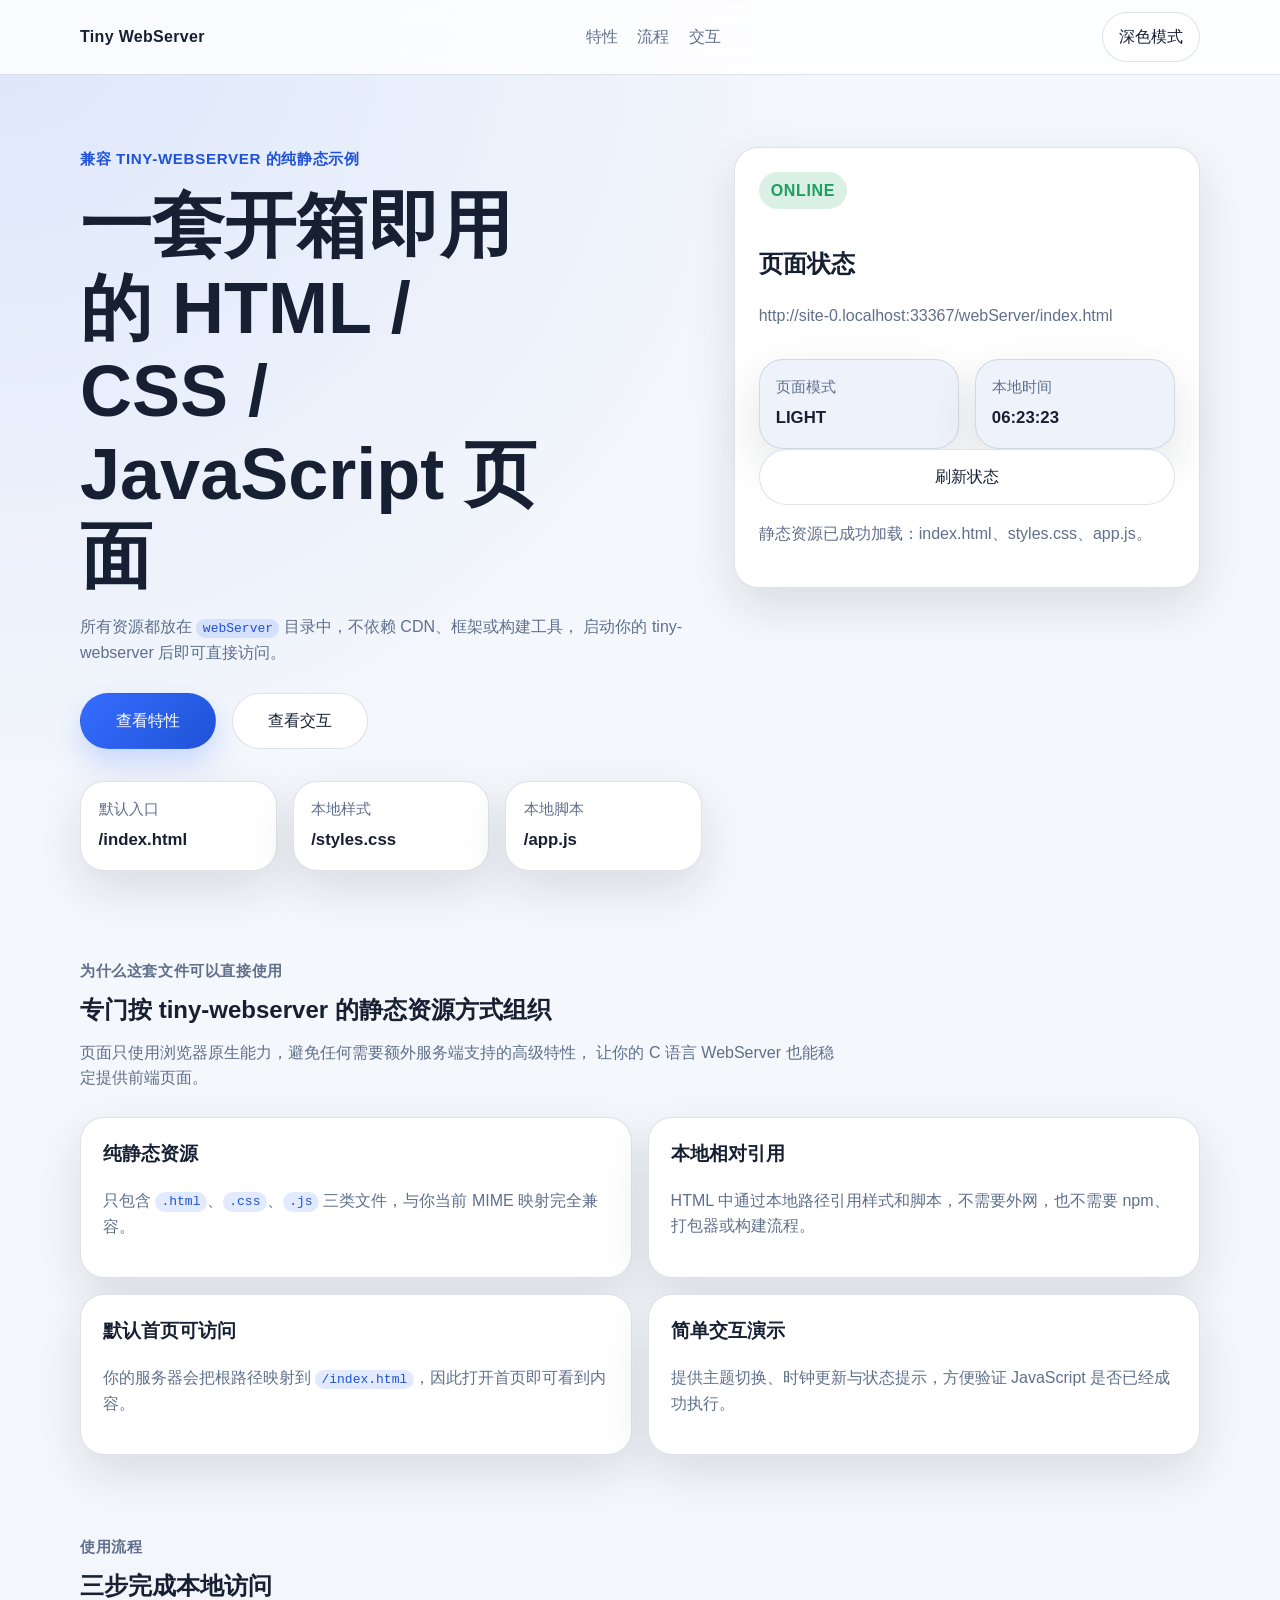
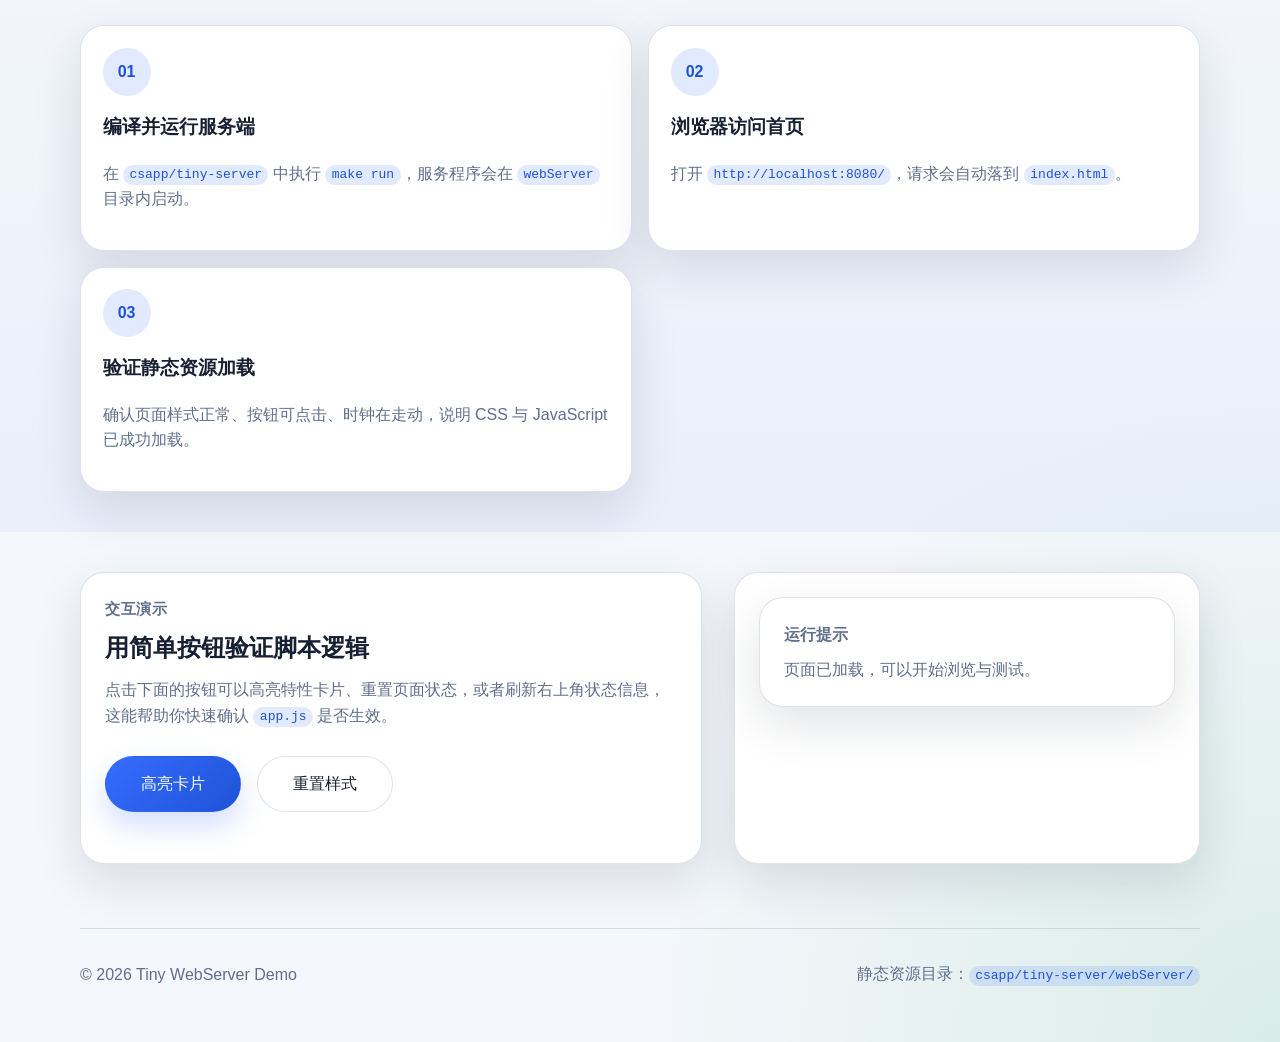
==== webServer/index.html @ 141f015e "完成项目" ====
<!DOCTYPE html>
<html lang="zh-CN">
<head>
    <meta charset="UTF-8">
    <meta name="viewport" content="width=device-width, initial-scale=1.0">
    <title>Tiny WebServer 静态页面示例</title>
    <meta name="description" content="兼容 tiny-webserver 的纯静态页面示例，包含本地 HTML、CSS 与 JavaScript 文件。">
    <link rel="stylesheet" href="./styles.css">
</head>
<body>
    <header class="site-header">
        <div class="container header-inner">
            <a class="brand" href="#top">Tiny WebServer</a>
            <nav class="nav" aria-label="主导航">
                <a href="#features">特性</a>
                <a href="#steps">流程</a>
                <a href="#demo">交互</a>
            </nav>
            <button id="themeToggle" class="theme-toggle" type="button" aria-label="切换主题">深色模式</button>
        </div>
    </header>

    <main id="top">
        <section class="hero">
            <div class="container hero-grid">
                <div class="hero-copy">
                    <p class="eyebrow">兼容 tiny-webserver 的纯静态示例</p>
                    <h1>一套开箱即用的 HTML / CSS / JavaScript 页面</h1>
                    <p class="lead">
                        所有资源都放在 <code>webServer</code> 目录中，不依赖 CDN、框架或构建工具，
                        启动你的 tiny-webserver 后即可直接访问。
                    </p>

                    <div class="hero-actions">
                        <a class="button button-primary" href="#features">查看特性</a>
                        <a class="button button-secondary" href="#demo">查看交互</a>
                    </div>

                    <ul class="highlights">
                        <li><span>默认入口</span><strong>/index.html</strong></li>
                        <li><span>本地样式</span><strong>/styles.css</strong></li>
                        <li><span>本地脚本</span><strong>/app.js</strong></li>
                    </ul>
                </div>

                <div class="hero-panel">
                    <div class="status-card">
                        <span id="statusPill" class="status-pill">READY</span>
                        <h2>页面状态</h2>
                        <p id="serverHost" class="server-host">等待浏览器加载...</p>

                        <div class="metric-grid">
                            <div class="metric">
                                <span class="metric-label">页面模式</span>
                                <strong id="themeLabel">LIGHT</strong>
                            </div>
                            <div class="metric">
                                <span class="metric-label">本地时间</span>
                                <strong id="clock">--:--:--</strong>
                            </div>
                        </div>

                        <button id="statusButton" class="button button-ghost" type="button">刷新状态</button>
                        <p id="statusText" class="helper-text">页面已准备就绪，可以直接由 tiny-webserver 提供。</p>
                    </div>
                </div>
            </div>
        </section>

        <section id="features" class="section">
            <div class="container">
                <div class="section-heading">
                    <p class="section-kicker">为什么这套文件可以直接使用</p>
                    <h2>专门按 tiny-webserver 的静态资源方式组织</h2>
                    <p>
                        页面只使用浏览器原生能力，避免任何需要额外服务端支持的高级特性，
                        让你的 C 语言 WebServer 也能稳定提供前端页面。
                    </p>
                </div>

                <div class="card-grid">
                    <article class="info-card">
                        <h3>纯静态资源</h3>
                        <p>只包含 <code>.html</code>、<code>.css</code>、<code>.js</code> 三类文件，与你当前 MIME 映射完全兼容。</p>
                    </article>
                    <article class="info-card">
                        <h3>本地相对引用</h3>
                        <p>HTML 中通过本地路径引用样式和脚本，不需要外网，也不需要 npm、打包器或构建流程。</p>
                    </article>
                    <article class="info-card">
                        <h3>默认首页可访问</h3>
                        <p>你的服务器会把根路径映射到 <code>/index.html</code>，因此打开首页即可看到内容。</p>
                    </article>
                    <article class="info-card">
                        <h3>简单交互演示</h3>
                        <p>提供主题切换、时钟更新与状态提示，方便验证 JavaScript 是否已经成功执行。</p>
                    </article>
                </div>
            </div>
        </section>

        <section id="steps" class="section section-alt">
            <div class="container">
                <div class="section-heading">
                    <p class="section-kicker">使用流程</p>
                    <h2>三步完成本地访问</h2>
                </div>

                <div class="step-list">
                    <article class="step-item">
                        <span class="step-index">01</span>
                        <h3>编译并运行服务端</h3>
                        <p>在 <code>csapp/tiny-server</code> 中执行 <code>make run</code>，服务程序会在 <code>webServer</code> 目录内启动。</p>
                    </article>
                    <article class="step-item">
                        <span class="step-index">02</span>
                        <h3>浏览器访问首页</h3>
                        <p>打开 <code>http://localhost:8080/</code>，请求会自动落到 <code>index.html</code>。</p>
                    </article>
                    <article class="step-item">
                        <span class="step-index">03</span>
                        <h3>验证静态资源加载</h3>
                        <p>确认页面样式正常、按钮可点击、时钟在走动，说明 CSS 与 JavaScript 已成功加载。</p>
                    </article>
                </div>
            </div>
        </section>

        <section id="demo" class="section">
            <div class="container demo-layout">
                <div class="demo-panel">
                    <p class="section-kicker">交互演示</p>
                    <h2>用简单按钮验证脚本逻辑</h2>
                    <p>
                        点击下面的按钮可以高亮特性卡片、重置页面状态，或者刷新右上角状态信息，
                        这能帮助你快速确认 <code>app.js</code> 是否生效。
                    </p>

                    <div class="demo-actions">
                        <button id="highlightButton" class="button button-primary" type="button">高亮卡片</button>
                        <button id="resetButton" class="button button-secondary" type="button">重置样式</button>
                    </div>
                </div>

                <div class="demo-panel notice-panel">
                    <div id="noticeBoard" class="notice-board">
                        <p class="notice-title">运行提示</p>
                        <p id="noticeText" class="notice-body">页面已加载，等待你的操作。</p>
                    </div>
                </div>
            </div>
        </section>
    </main>

    <footer class="site-footer">
        <div class="container footer-inner">
            <p>© <span id="year"></span> Tiny WebServer Demo</p>
            <p>静态资源目录：<code>csapp/tiny-server/webServer/</code></p>
        </div>
    </footer>

    <noscript>
        <div class="noscript-banner">你的浏览器已禁用 JavaScript，页面仍可展示静态内容，但交互功能不会启用。</div>
    </noscript>

    <script src="./app.js" defer></script>
</body>
</html>
---- webServer/styles.css ----
:root {
    color-scheme: light;
    --bg: #f4f7fb;
    --bg-elevated: rgba(255, 255, 255, 0.82);
    --surface: #ffffff;
    --surface-soft: #eef3fb;
    --text: #172033;
    --muted: #5f6f8c;
    --line: rgba(95, 111, 140, 0.2);
    --accent: #356dff;
    --accent-strong: #1f52d6;
    --accent-soft: rgba(53, 109, 255, 0.14);
    --success: #1d9f60;
    --shadow: 0 18px 48px rgba(23, 32, 51, 0.12);
    --radius-lg: 24px;
    --radius-md: 18px;
    --radius-sm: 12px;
    --container: 1120px;
}

:root[data-theme="dark"] {
    color-scheme: dark;
    --bg: #09111f;
    --bg-elevated: rgba(14, 24, 42, 0.82);
    --surface: #0f1a2e;
    --surface-soft: #14233d;
    --text: #f3f6fb;
    --muted: #a8b5cf;
    --line: rgba(168, 181, 207, 0.18);
    --accent: #78a2ff;
    --accent-strong: #9bb9ff;
    --accent-soft: rgba(120, 162, 255, 0.18);
    --success: #59d48e;
    --shadow: 0 18px 48px rgba(0, 0, 0, 0.34);
}

* {
    box-sizing: border-box;
}

html {
    scroll-behavior: smooth;
}

body {
    margin: 0;
    font-family: "Segoe UI", "PingFang SC", "Hiragino Sans GB", "Microsoft YaHei", sans-serif;
    background:
        radial-gradient(circle at top left, rgba(53, 109, 255, 0.12), transparent 28%),
        radial-gradient(circle at bottom right, rgba(29, 159, 96, 0.12), transparent 22%),
        var(--bg);
    color: var(--text);
    line-height: 1.6;
}

a {
    color: inherit;
    text-decoration: none;
}

button,
input,
textarea,
select {
    font: inherit;
}

code {
    padding: 0.15rem 0.4rem;
    border-radius: 999px;
    background: var(--accent-soft);
    color: var(--accent-strong);
}

.container {
    width: min(calc(100% - 2rem), var(--container));
    margin: 0 auto;
}

.site-header {
    position: sticky;
    top: 0;
    z-index: 30;
    backdrop-filter: blur(12px);
    background: var(--bg-elevated);
    border-bottom: 1px solid var(--line);
}

.header-inner,
.footer-inner {
    display: flex;
    align-items: center;
    justify-content: space-between;
    gap: 1rem;
    min-height: 74px;
}

.brand {
    font-weight: 800;
    letter-spacing: 0.02em;
}

.nav {
    display: flex;
    align-items: center;
    gap: 1.2rem;
    color: var(--muted);
}

.nav a:hover,
.nav a:focus-visible {
    color: var(--accent-strong);
}

.theme-toggle {
    border: 1px solid var(--line);
    background: var(--surface);
    color: var(--text);
    border-radius: 999px;
    padding: 0.7rem 1rem;
    cursor: pointer;
    transition: transform 0.2s ease, border-color 0.2s ease;
}

.theme-toggle:hover,
.theme-toggle:focus-visible {
    transform: translateY(-1px);
    border-color: var(--accent);
}

.hero {
    padding: 4.5rem 0 3rem;
}

.hero-grid,
.demo-layout {
    display: grid;
    grid-template-columns: 1.2fr 0.9fr;
    gap: 2rem;
    align-items: center;
}

.eyebrow,
.section-kicker {
    margin: 0 0 0.8rem;
    color: var(--accent-strong);
    font-size: 0.95rem;
    font-weight: 700;
    letter-spacing: 0.04em;
    text-transform: uppercase;
}

.hero h1,
.section-heading h2,
.demo-panel h2 {
    margin: 0;
    line-height: 1.15;
}

.hero h1 {
    font-size: clamp(2.3rem, 6vw, 4.5rem);
    max-width: 12ch;
}

.lead,
.section-heading p,
.demo-panel p,
.info-card p,
.step-item p,
.helper-text,
.notice-body,
.server-host {
    color: var(--muted);
}

.hero-actions,
.demo-actions {
    display: flex;
    flex-wrap: wrap;
    gap: 1rem;
    margin: 1.7rem 0;
}

.button {
    display: inline-flex;
    align-items: center;
    justify-content: center;
    min-width: 136px;
    padding: 0.9rem 1.25rem;
    border-radius: 999px;
    border: 1px solid transparent;
    cursor: pointer;
    transition: transform 0.2s ease, box-shadow 0.2s ease, border-color 0.2s ease;
}

.button:hover,
.button:focus-visible {
    transform: translateY(-2px);
}

.button-primary {
    background: linear-gradient(135deg, var(--accent), var(--accent-strong));
    color: #ffffff;
    box-shadow: 0 14px 28px rgba(53, 109, 255, 0.22);
}

.button-secondary,
.button-ghost {
    background: var(--surface);
    border-color: var(--line);
    color: var(--text);
}

.button-ghost {
    width: 100%;
}

.highlights,
.metric-grid,
.card-grid,
.step-list {
    display: grid;
    gap: 1rem;
}

.highlights {
    grid-template-columns: repeat(3, minmax(0, 1fr));
    padding: 0;
    margin: 2rem 0 0;
    list-style: none;
}

.highlights li,
.metric,
.info-card,
.step-item,
.notice-board,
.status-card,
.demo-panel {
    border: 1px solid var(--line);
    background: var(--surface);
    border-radius: var(--radius-lg);
    box-shadow: var(--shadow);
}

.highlights li {
    padding: 1rem 1.1rem;
}

.highlights span,
.metric-label {
    display: block;
    font-size: 0.92rem;
    color: var(--muted);
}

.highlights strong,
.metric strong {
    display: block;
    margin-top: 0.35rem;
    font-size: 1.05rem;
}

.hero-panel,
.notice-panel {
    align-self: stretch;
}

.status-card,
.demo-panel,
.notice-board {
    padding: 1.5rem;
}

.status-pill {
    display: inline-flex;
    align-items: center;
    justify-content: center;
    min-width: 88px;
    padding: 0.35rem 0.75rem;
    margin-bottom: 1rem;
    border-radius: 999px;
    background: rgba(29, 159, 96, 0.16);
    color: var(--success);
    font-weight: 800;
    letter-spacing: 0.04em;
}

.metric-grid,
.card-grid,
.step-list {
    grid-template-columns: repeat(2, minmax(0, 1fr));
}

.metric {
    padding: 1rem;
    background: var(--surface-soft);
}

.server-host {
    margin-top: 0;
    min-height: 2.5em;
}

.section {
    padding: 2.5rem 0;
}

.section-alt {
    background: linear-gradient(180deg, transparent, rgba(53, 109, 255, 0.06));
}

.section-heading {
    max-width: 760px;
    margin-bottom: 1.6rem;
}

.info-card,
.step-item {
    padding: 1.35rem;
    transition: transform 0.2s ease, border-color 0.2s ease, box-shadow 0.2s ease;
}

.info-card h3,
.step-item h3 {
    margin-top: 0;
}

.step-index {
    display: inline-flex;
    align-items: center;
    justify-content: center;
    width: 3rem;
    height: 3rem;
    margin-bottom: 1rem;
    border-radius: 50%;
    background: var(--accent-soft);
    color: var(--accent-strong);
    font-weight: 800;
}

.notice-title {
    margin: 0 0 0.6rem;
    font-weight: 800;
}

.notice-body {
    margin: 0;
}

.site-footer {
    padding: 1.5rem 0 2.5rem;
}

.footer-inner {
    color: var(--muted);
    border-top: 1px solid var(--line);
    padding-top: 1rem;
}

.noscript-banner {
    position: fixed;
    left: 1rem;
    right: 1rem;
    bottom: 1rem;
    z-index: 40;
    padding: 0.95rem 1rem;
    background: #201410;
    color: #fff4e8;
    border-radius: var(--radius-md);
    box-shadow: var(--shadow);
}

body.highlight-cards .info-card {
    border-color: var(--accent);
    transform: translateY(-4px);
    box-shadow: 0 18px 40px rgba(53, 109, 255, 0.18);
}

@media (max-width: 900px) {
    .hero-grid,
    .demo-layout,
    .card-grid,
    .step-list,
    .metric-grid,
    .highlights {
        grid-template-columns: 1fr;
    }

    .header-inner,
    .footer-inner {
        flex-direction: column;
        justify-content: center;
        padding: 0.8rem 0;
    }

    .nav {
        flex-wrap: wrap;
        justify-content: center;
    }

    .hero {
        padding-top: 3rem;
    }
}

@media (max-width: 600px) {
    .container {
        width: min(calc(100% - 1.2rem), var(--container));
    }

    .status-card,
    .demo-panel,
    .notice-board,
    .info-card,
    .step-item {
        padding: 1.1rem;
        border-radius: var(--radius-md);
    }

    .button,
    .theme-toggle {
        width: 100%;
    }

    .hero-actions,
    .demo-actions {
        flex-direction: column;
    }
}
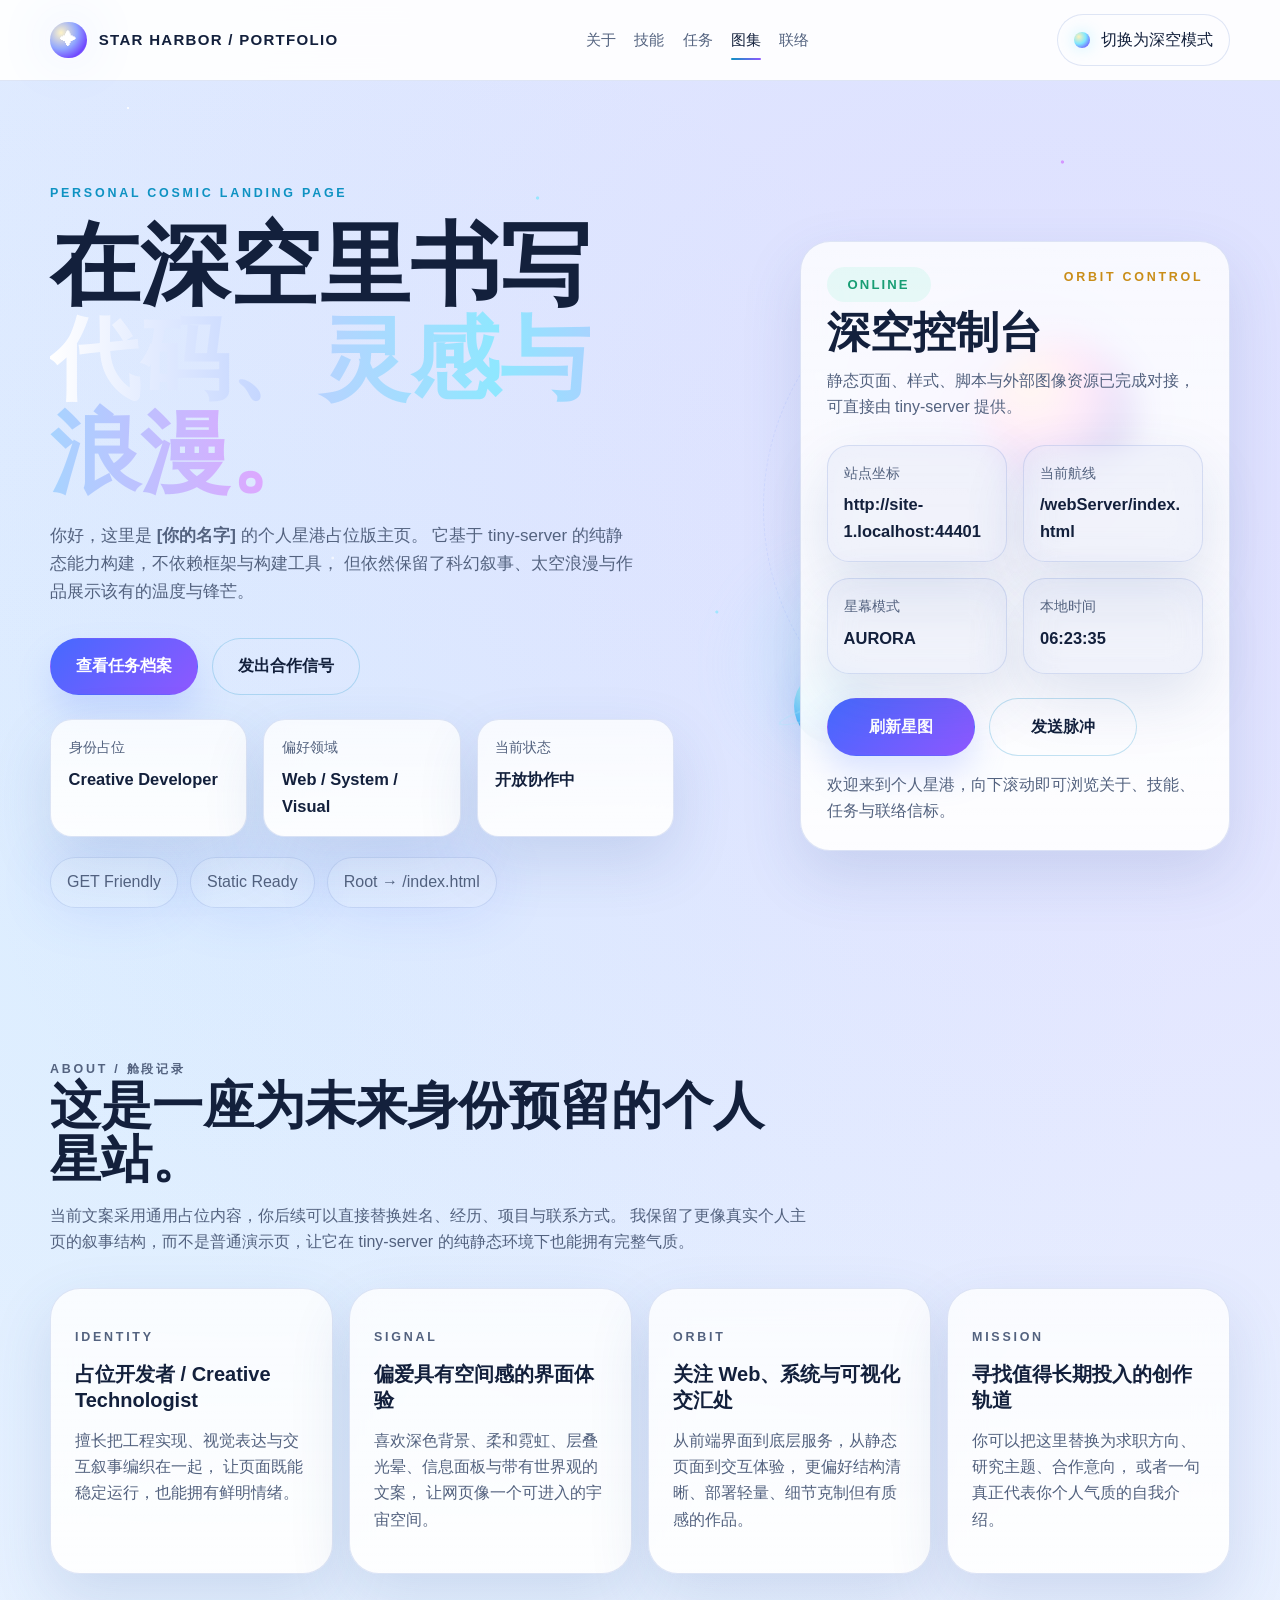
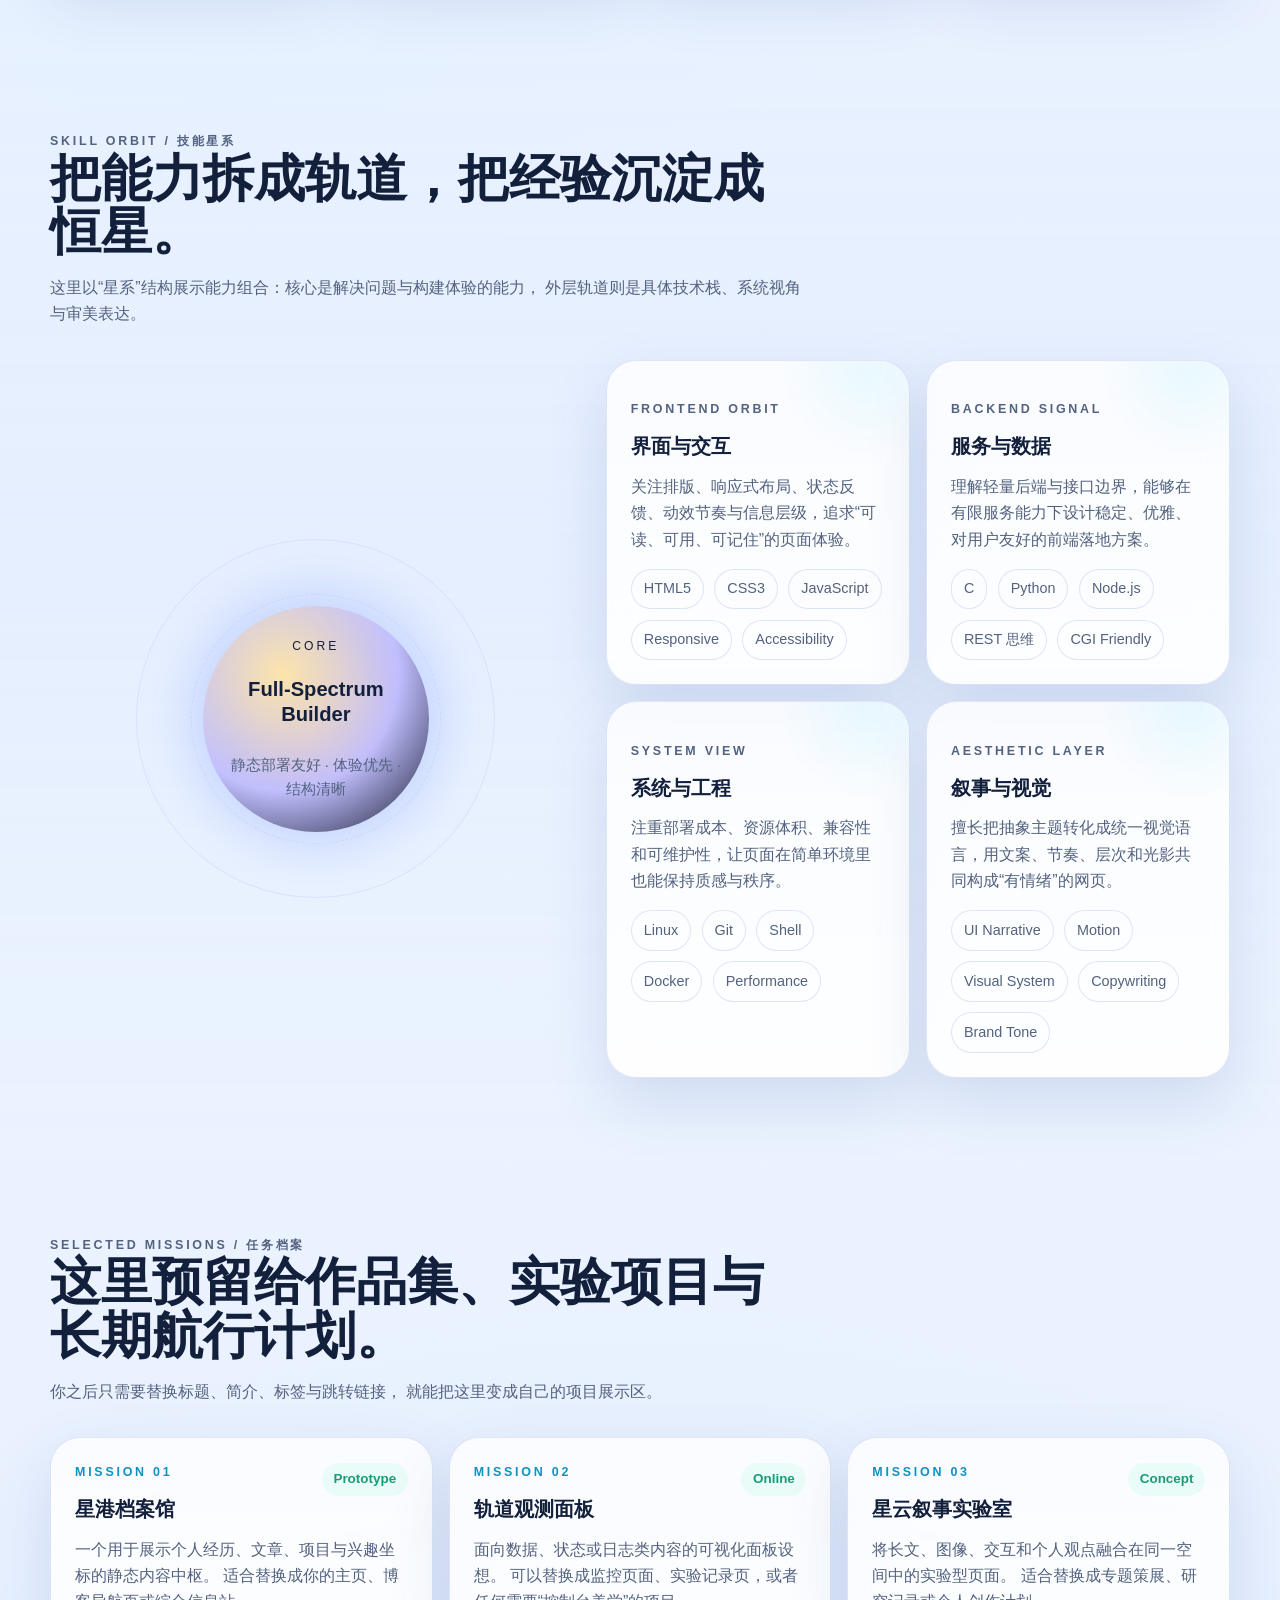
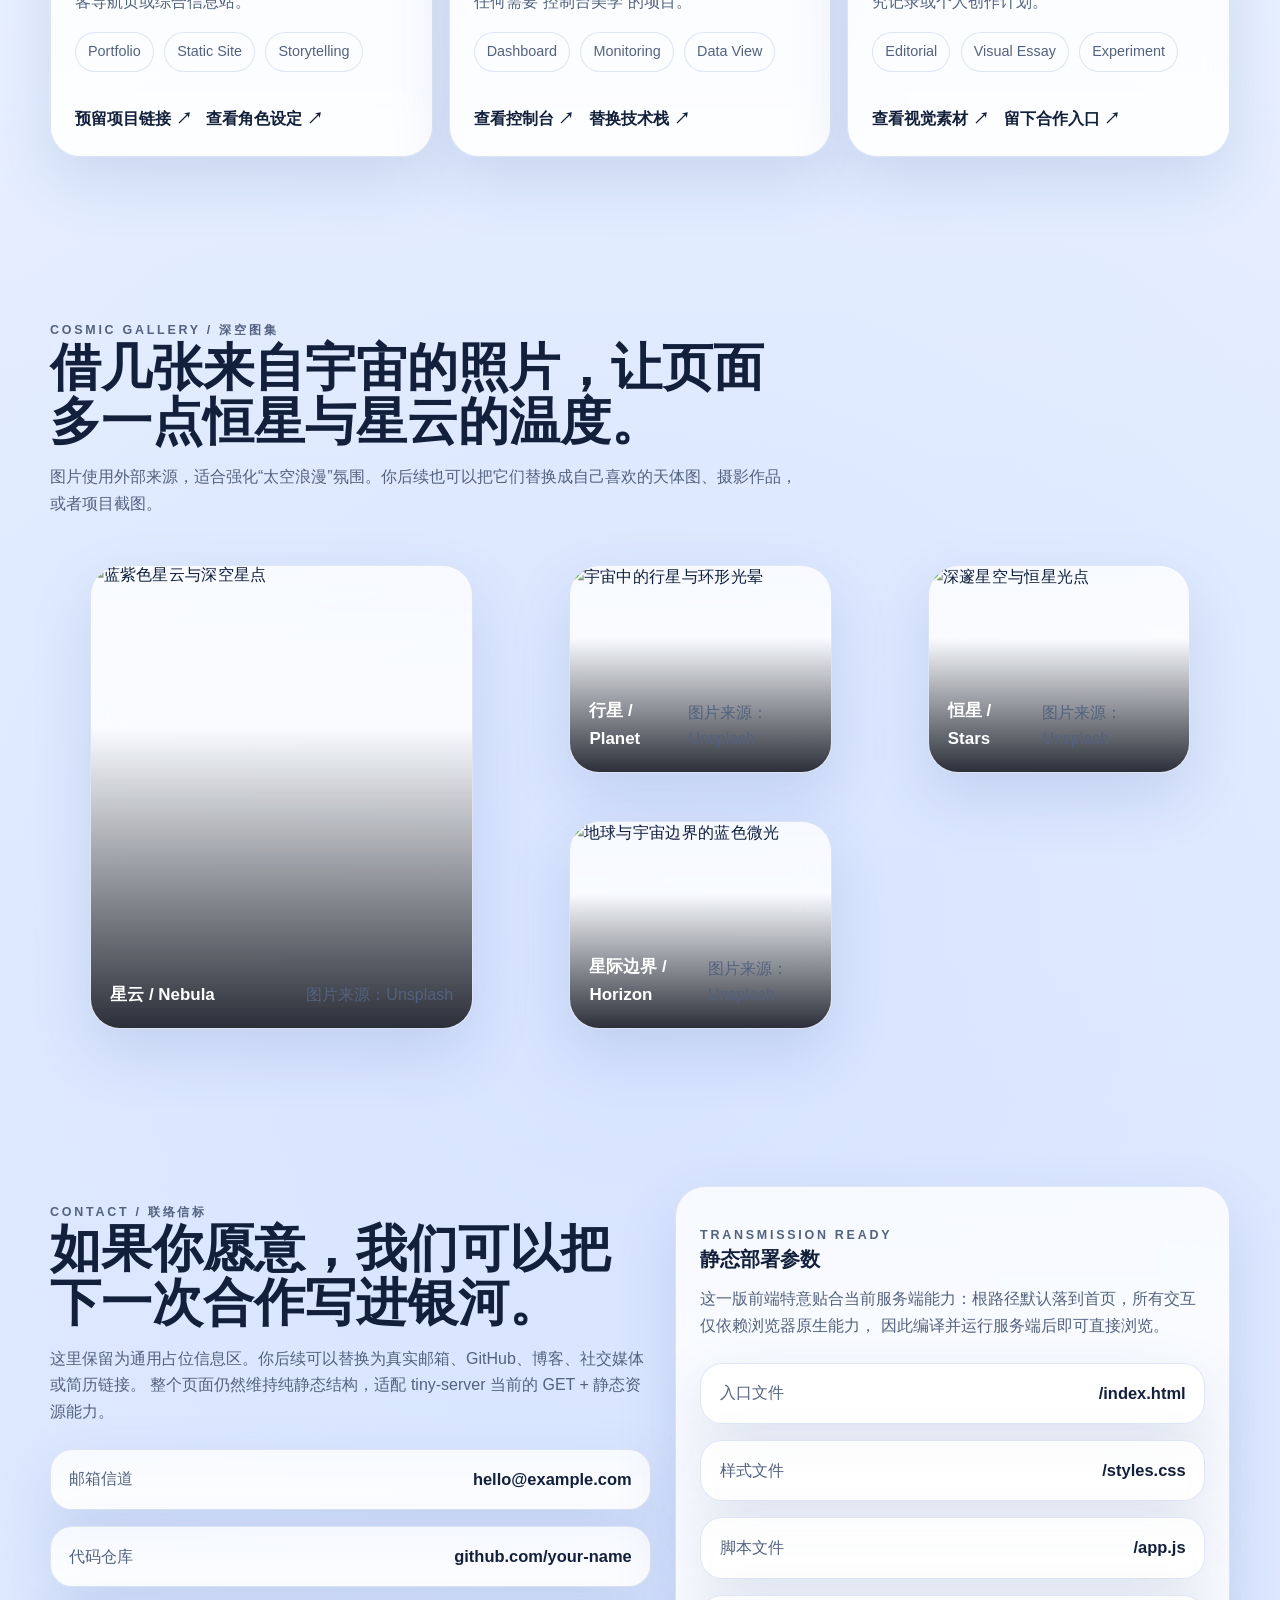
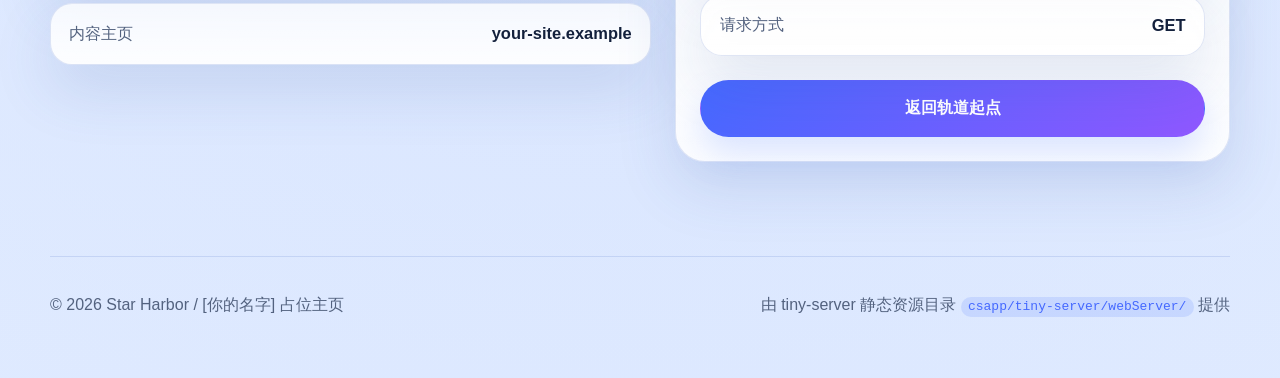
==== commit 39ffafe8: "更新？天才程序员gpt5.3codex力作" ====
--- a/webServer/index.html
+++ b/webServer/index.html
@@ -3,20 +3,31 @@
 <head>
     <meta charset="UTF-8">
     <meta name="viewport" content="width=device-width, initial-scale=1.0">
-    <title>Tiny WebServer 静态页面示例</title>
-    <meta name="description" content="兼容 tiny-webserver 的纯静态页面示例，包含本地 HTML、CSS 与 JavaScript 文件。">
+    <title>星港档案｜科幻太空风个人网站</title>
+    <meta name="description" content="基于 tiny-server 静态资源能力打造的科幻太空风个人网站前端，带有浪漫深空氛围、作品展示、技能星系与联络信标。">
+    <link rel="preconnect" href="https://images.unsplash.com" crossorigin>
     <link rel="stylesheet" href="./styles.css">
 </head>
 <body>
     <header class="site-header">
         <div class="container header-inner">
-            <a class="brand" href="#top">Tiny WebServer</a>
+            <a class="brand" href="#top" aria-label="返回首页顶部">
+                <span class="brand-mark">✦</span>
+                <span class="brand-text">Star Harbor / Portfolio</span>
+            </a>
+
             <nav class="nav" aria-label="主导航">
-                <a href="#features">特性</a>
-                <a href="#steps">流程</a>
-                <a href="#demo">交互</a>
+                <a href="#about" data-nav-target="about">关于</a>
+                <a href="#skills" data-nav-target="skills">技能</a>
+                <a href="#missions" data-nav-target="missions">任务</a>
+                <a href="#gallery" data-nav-target="gallery">图集</a>
+                <a href="#contact" data-nav-target="contact">联络</a>
             </nav>
-            <button id="themeToggle" class="theme-toggle" type="button" aria-label="切换主题">深色模式</button>
+
+            <button id="themeToggle" class="theme-toggle" type="button" aria-label="切换网站主题">
+                <span class="theme-toggle-orb" aria-hidden="true"></span>
+                <span id="themeToggleText">切换为晨曦模式</span>
+            </button>
         </div>
     </header>
 
@@ -24,145 +35,441 @@
         <section class="hero">
             <div class="container hero-grid">
                 <div class="hero-copy">
-                    <p class="eyebrow">兼容 tiny-webserver 的纯静态示例</p>
-                    <h1>一套开箱即用的 HTML / CSS / JavaScript 页面</h1>
+                    <p class="eyebrow">PERSONAL COSMIC LANDING PAGE</p>
+                    <h1>
+                        在深空里书写
+                        <span class="text-gradient">代码、灵感与浪漫。</span>
+                    </h1>
                     <p class="lead">
-                        所有资源都放在 <code>webServer</code> 目录中，不依赖 CDN、框架或构建工具，
-                        启动你的 tiny-webserver 后即可直接访问。
+                        你好，这里是 <strong>[你的名字]</strong> 的个人星港占位版主页。
+                        它基于 tiny-server 的纯静态能力构建，不依赖框架与构建工具，
+                        但依然保留了科幻叙事、太空浪漫与作品展示该有的温度与锋芒。
                     </p>
 
                     <div class="hero-actions">
-                        <a class="button button-primary" href="#features">查看特性</a>
-                        <a class="button button-secondary" href="#demo">查看交互</a>
+                        <a class="button button-primary" href="#missions">查看任务档案</a>
+                        <a class="button button-secondary" href="#contact">发出合作信号</a>
                     </div>
 
-                    <ul class="highlights">
-                        <li><span>默认入口</span><strong>/index.html</strong></li>
-                        <li><span>本地样式</span><strong>/styles.css</strong></li>
-                        <li><span>本地脚本</span><strong>/app.js</strong></li>
+                    <ul class="hero-meta" aria-label="个人站点核心信息">
+                        <li>
+                            <span class="meta-label">身份占位</span>
+                            <strong class="meta-value">Creative Developer</strong>
+                        </li>
+                        <li>
+                            <span class="meta-label">偏好领域</span>
+                            <strong class="meta-value">Web / System / Visual</strong>
+                        </li>
+                        <li>
+                            <span class="meta-label">当前状态</span>
+                            <strong class="meta-value">开放协作中</strong>
+                        </li>
                     </ul>
+
+                    <div class="compatibility-strip" aria-label="与后端能力的兼容信息">
+                        <span>GET Friendly</span>
+                        <span>Static Ready</span>
+                        <span>Root → /index.html</span>
+                    </div>
                 </div>
 
                 <div class="hero-panel">
-                    <div class="status-card">
-                        <span id="statusPill" class="status-pill">READY</span>
-                        <h2>页面状态</h2>
-                        <p id="serverHost" class="server-host">等待浏览器加载...</p>
+                    <article class="control-panel">
+                        <div class="panel-top">
+                            <span id="statusPill" class="status-pill">SYNCING</span>
+                            <p class="panel-tag">ORBIT CONTROL</p>
+                        </div>
+
+                        <h2>深空控制台</h2>
+                        <p id="statusText" class="panel-text" aria-live="polite">
+                            正在校准当前站点坐标与本地信号。
+                        </p>
 
                         <div class="metric-grid">
                             <div class="metric">
-                                <span class="metric-label">页面模式</span>
-                                <strong id="themeLabel">LIGHT</strong>
+                                <span>站点坐标</span>
+                                <strong id="serverOrigin">--</strong>
                             </div>
                             <div class="metric">
-                                <span class="metric-label">本地时间</span>
+                                <span>当前航线</span>
+                                <strong id="visitorPath">--</strong>
+                            </div>
+                            <div class="metric">
+                                <span>星幕模式</span>
+                                <strong id="themeLabel">DEEP SPACE</strong>
+                            </div>
+                            <div class="metric">
+                                <span>本地时间</span>
                                 <strong id="clock">--:--:--</strong>
                             </div>
                         </div>
 
-                        <button id="statusButton" class="button button-ghost" type="button">刷新状态</button>
-                        <p id="statusText" class="helper-text">页面已准备就绪，可以直接由 tiny-webserver 提供。</p>
+                        <div class="panel-actions">
+                            <button id="statusButton" class="button button-primary" type="button">刷新星图</button>
+                            <button id="pulseButton" class="button button-secondary" type="button">发送脉冲</button>
+                        </div>
+
+                        <p id="noticeText" class="notice-text" aria-live="polite">
+                            欢迎来到个人星港，所有模块均可直接在静态环境中访问。
+                        </p>
+                    </article>
+
+                    <div class="orbital-scene" aria-hidden="true">
+                        <span class="orbit orbit-one"></span>
+                        <span class="orbit orbit-two"></span>
+                        <span class="planet planet-large"></span>
+                        <span class="planet planet-small"></span>
+                        <span class="star star-one"></span>
+                        <span class="star star-two"></span>
+                        <span class="star star-three"></span>
+                        <span class="star star-four"></span>
+                        <span class="star star-five"></span>
                     </div>
                 </div>
             </div>
         </section>
 
-        <section id="features" class="section">
+        <section id="about" class="section">
             <div class="container">
                 <div class="section-heading">
-                    <p class="section-kicker">为什么这套文件可以直接使用</p>
-                    <h2>专门按 tiny-webserver 的静态资源方式组织</h2>
-                    <p>
-                        页面只使用浏览器原生能力，避免任何需要额外服务端支持的高级特性，
-                        让你的 C 语言 WebServer 也能稳定提供前端页面。
-                    </p>
-                </div>
-
-                <div class="card-grid">
-                    <article class="info-card">
-                        <h3>纯静态资源</h3>
-                        <p>只包含 <code>.html</code>、<code>.css</code>、<code>.js</code> 三类文件，与你当前 MIME 映射完全兼容。</p>
-                    </article>
-                    <article class="info-card">
-                        <h3>本地相对引用</h3>
-                        <p>HTML 中通过本地路径引用样式和脚本，不需要外网，也不需要 npm、打包器或构建流程。</p>
-                    </article>
-                    <article class="info-card">
-                        <h3>默认首页可访问</h3>
-                        <p>你的服务器会把根路径映射到 <code>/index.html</code>，因此打开首页即可看到内容。</p>
-                    </article>
-                    <article class="info-card">
-                        <h3>简单交互演示</h3>
-                        <p>提供主题切换、时钟更新与状态提示，方便验证 JavaScript 是否已经成功执行。</p>
-                    </article>
-                </div>
-            </div>
-        </section>
-
-        <section id="steps" class="section section-alt">
+                    <p class="section-kicker">ABOUT / 舱段记录</p>
+                    <h2>这是一座为未来身份预留的个人星站。</h2>
+                    <p>
+                        当前文案采用通用占位内容，你后续可以直接替换姓名、经历、项目与联系方式。
+                        我保留了更像真实个人主页的叙事结构，而不是普通演示页，让它在 tiny-server 的纯静态环境下也能拥有完整气质。
+                    </p>
+                </div>
+
+                <div class="identity-grid">
+                    <article class="info-card glass-card">
+                        <p class="card-label">IDENTITY</p>
+                        <h3>占位开发者 / Creative Technologist</h3>
+                        <p>
+                            擅长把工程实现、视觉表达与交互叙事编织在一起，
+                            让页面既能稳定运行，也能拥有鲜明情绪。
+                        </p>
+                    </article>
+
+                    <article class="info-card glass-card">
+                        <p class="card-label">SIGNAL</p>
+                        <h3>偏爱具有空间感的界面体验</h3>
+                        <p>
+                            喜欢深色背景、柔和霓虹、层叠光晕、信息面板与带有世界观的文案，
+                            让网页像一个可进入的宇宙空间。
+                        </p>
+                    </article>
+
+                    <article class="info-card glass-card">
+                        <p class="card-label">ORBIT</p>
+                        <h3>关注 Web、系统与可视化交汇处</h3>
+                        <p>
+                            从前端界面到底层服务，从静态页面到交互体验，
+                            更偏好结构清晰、部署轻量、细节克制但有质感的作品。
+                        </p>
+                    </article>
+
+                    <article class="info-card glass-card">
+                        <p class="card-label">MISSION</p>
+                        <h3>寻找值得长期投入的创作轨道</h3>
+                        <p>
+                            你可以把这里替换为求职方向、研究主题、合作意向，
+                            或者一句真正代表你个人气质的自我介绍。
+                        </p>
+                    </article>
+                </div>
+            </div>
+        </section>
+
+        <section id="skills" class="section section-alt">
             <div class="container">
                 <div class="section-heading">
-                    <p class="section-kicker">使用流程</p>
-                    <h2>三步完成本地访问</h2>
-                </div>
-
-                <div class="step-list">
-                    <article class="step-item">
-                        <span class="step-index">01</span>
-                        <h3>编译并运行服务端</h3>
-                        <p>在 <code>csapp/tiny-server</code> 中执行 <code>make run</code>，服务程序会在 <code>webServer</code> 目录内启动。</p>
-                    </article>
-                    <article class="step-item">
-                        <span class="step-index">02</span>
-                        <h3>浏览器访问首页</h3>
-                        <p>打开 <code>http://localhost:8080/</code>，请求会自动落到 <code>index.html</code>。</p>
-                    </article>
-                    <article class="step-item">
-                        <span class="step-index">03</span>
-                        <h3>验证静态资源加载</h3>
-                        <p>确认页面样式正常、按钮可点击、时钟在走动，说明 CSS 与 JavaScript 已成功加载。</p>
-                    </article>
-                </div>
-            </div>
-        </section>
-
-        <section id="demo" class="section">
-            <div class="container demo-layout">
-                <div class="demo-panel">
-                    <p class="section-kicker">交互演示</p>
-                    <h2>用简单按钮验证脚本逻辑</h2>
-                    <p>
-                        点击下面的按钮可以高亮特性卡片、重置页面状态，或者刷新右上角状态信息，
-                        这能帮助你快速确认 <code>app.js</code> 是否生效。
-                    </p>
-
-                    <div class="demo-actions">
-                        <button id="highlightButton" class="button button-primary" type="button">高亮卡片</button>
-                        <button id="resetButton" class="button button-secondary" type="button">重置样式</button>
+                    <p class="section-kicker">SKILL ORBIT / 技能星系</p>
+                    <h2>把能力拆成轨道，把经验沉淀成恒星。</h2>
+                    <p>
+                        这里以“星系”结构展示能力组合：核心是解决问题与构建体验的能力，
+                        外层轨道则是具体技术栈、系统视角与审美表达。
+                    </p>
+                </div>
+
+                <div class="skills-layout">
+                    <div class="skills-core">
+                        <div class="core-star">
+                            <span class="core-ring core-ring-one"></span>
+                            <span class="core-ring core-ring-two"></span>
+                            <div class="core-content">
+                                <p>CORE</p>
+                                <strong>Full-Spectrum Builder</strong>
+                                <span>静态部署友好 · 体验优先 · 结构清晰</span>
+                            </div>
+                        </div>
                     </div>
-                </div>
-
-                <div class="demo-panel notice-panel">
-                    <div id="noticeBoard" class="notice-board">
-                        <p class="notice-title">运行提示</p>
-                        <p id="noticeText" class="notice-body">页面已加载，等待你的操作。</p>
+
+                    <div class="skill-clusters">
+                        <article class="skill-card glass-card">
+                            <p class="card-label">FRONTEND ORBIT</p>
+                            <h3>界面与交互</h3>
+                            <p>关注排版、响应式布局、状态反馈、动效节奏与信息层级，追求“可读、可用、可记住”的页面体验。</p>
+                            <ul class="skill-tags">
+                                <li>HTML5</li>
+                                <li>CSS3</li>
+                                <li>JavaScript</li>
+                                <li>Responsive</li>
+                                <li>Accessibility</li>
+                            </ul>
+                        </article>
+
+                        <article class="skill-card glass-card">
+                            <p class="card-label">BACKEND SIGNAL</p>
+                            <h3>服务与数据</h3>
+                            <p>理解轻量后端与接口边界，能够在有限服务能力下设计稳定、优雅、对用户友好的前端落地方案。</p>
+                            <ul class="skill-tags">
+                                <li>C</li>
+                                <li>Python</li>
+                                <li>Node.js</li>
+                                <li>REST 思维</li>
+                                <li>CGI Friendly</li>
+                            </ul>
+                        </article>
+
+                        <article class="skill-card glass-card">
+                            <p class="card-label">SYSTEM VIEW</p>
+                            <h3>系统与工程</h3>
+                            <p>注重部署成本、资源体积、兼容性和可维护性，让页面在简单环境里也能保持质感与秩序。</p>
+                            <ul class="skill-tags">
+                                <li>Linux</li>
+                                <li>Git</li>
+                                <li>Shell</li>
+                                <li>Docker</li>
+                                <li>Performance</li>
+                            </ul>
+                        </article>
+
+                        <article class="skill-card glass-card">
+                            <p class="card-label">AESTHETIC LAYER</p>
+                            <h3>叙事与视觉</h3>
+                            <p>擅长把抽象主题转化成统一视觉语言，用文案、节奏、层次和光影共同构成“有情绪”的网页。</p>
+                            <ul class="skill-tags">
+                                <li>UI Narrative</li>
+                                <li>Motion</li>
+                                <li>Visual System</li>
+                                <li>Copywriting</li>
+                                <li>Brand Tone</li>
+                            </ul>
+                        </article>
                     </div>
                 </div>
+            </div>
+        </section>
+
+        <section id="missions" class="section">
+            <div class="container">
+                <div class="section-heading">
+                    <p class="section-kicker">SELECTED MISSIONS / 任务档案</p>
+                    <h2>这里预留给作品集、实验项目与长期航行计划。</h2>
+                    <p>
+                        你之后只需要替换标题、简介、标签与跳转链接，
+                        就能把这里变成自己的项目展示区。
+                    </p>
+                </div>
+
+                <div class="project-grid">
+                    <article class="project-card glass-card">
+                        <div class="project-head">
+                            <span class="project-code">MISSION 01</span>
+                            <span class="project-status">Prototype</span>
+                        </div>
+                        <h3>星港档案馆</h3>
+                        <p>
+                            一个用于展示个人经历、文章、项目与兴趣坐标的静态内容中枢。
+                            适合替换成你的主页、博客导航页或综合信息站。
+                        </p>
+                        <ul class="tag-list">
+                            <li>Portfolio</li>
+                            <li>Static Site</li>
+                            <li>Storytelling</li>
+                        </ul>
+                        <div class="project-links">
+                            <a class="text-link" href="#contact">预留项目链接</a>
+                            <a class="text-link" href="#about">查看角色设定</a>
+                        </div>
+                    </article>
+
+                    <article class="project-card glass-card">
+                        <div class="project-head">
+                            <span class="project-code">MISSION 02</span>
+                            <span class="project-status">Online</span>
+                        </div>
+                        <h3>轨道观测面板</h3>
+                        <p>
+                            面向数据、状态或日志类内容的可视化面板设想。
+                            可以替换成监控页面、实验记录页，或者任何需要“控制台美学”的项目。
+                        </p>
+                        <ul class="tag-list">
+                            <li>Dashboard</li>
+                            <li>Monitoring</li>
+                            <li>Data View</li>
+                        </ul>
+                        <div class="project-links">
+                            <a class="text-link" href="#top">查看控制台</a>
+                            <a class="text-link" href="#skills">替换技术栈</a>
+                        </div>
+                    </article>
+
+                    <article class="project-card glass-card">
+                        <div class="project-head">
+                            <span class="project-code">MISSION 03</span>
+                            <span class="project-status">Concept</span>
+                        </div>
+                        <h3>星云叙事实验室</h3>
+                        <p>
+                            将长文、图像、交互和个人观点融合在同一空间中的实验型页面。
+                            适合替换成专题策展、研究记录或个人创作计划。
+                        </p>
+                        <ul class="tag-list">
+                            <li>Editorial</li>
+                            <li>Visual Essay</li>
+                            <li>Experiment</li>
+                        </ul>
+                        <div class="project-links">
+                            <a class="text-link" href="#gallery">查看视觉素材</a>
+                            <a class="text-link" href="#contact">留下合作入口</a>
+                        </div>
+                    </article>
+                </div>
+            </div>
+        </section>
+
+        <section id="gallery" class="section section-gallery">
+            <div class="container">
+                <div class="section-heading">
+                    <p class="section-kicker">COSMIC GALLERY / 深空图集</p>
+                    <h2>借几张来自宇宙的照片，让页面多一点恒星与星云的温度。</h2>
+                    <p>
+                        图片使用外部来源，适合强化“太空浪漫”氛围。你后续也可以把它们替换成自己喜欢的天体图、摄影作品，
+                        或者项目截图。
+                    </p>
+                </div>
+
+                <div class="gallery-grid">
+                    <figure class="gallery-card glass-card featured">
+                        <img
+                            src="https://images.unsplash.com/photo-1462331940025-496dfbfc7564?auto=format&fit=crop&w=1400&q=80"
+                            alt="蓝紫色星云与深空星点"
+                            loading="lazy">
+                        <figcaption>
+                            <strong>星云 / Nebula</strong>
+                            <span>图片来源：Unsplash</span>
+                        </figcaption>
+                    </figure>
+
+                    <figure class="gallery-card glass-card">
+                        <img
+                            src="https://images.unsplash.com/photo-1614728263952-84ea256f9679?auto=format&fit=crop&w=900&q=80"
+                            alt="宇宙中的行星与环形光晕"
+                            loading="lazy">
+                        <figcaption>
+                            <strong>行星 / Planet</strong>
+                            <span>图片来源：Unsplash</span>
+                        </figcaption>
+                    </figure>
+
+                    <figure class="gallery-card glass-card">
+                        <img
+                            src="https://images.unsplash.com/photo-1419242902214-272b3f66ee7a?auto=format&fit=crop&w=900&q=80"
+                            alt="深邃星空与恒星光点"
+                            loading="lazy">
+                        <figcaption>
+                            <strong>恒星 / Stars</strong>
+                            <span>图片来源：Unsplash</span>
+                        </figcaption>
+                    </figure>
+
+                    <figure class="gallery-card glass-card">
+                        <img
+                            src="https://images.unsplash.com/photo-1451187580459-43490279c0fa?auto=format&fit=crop&w=900&q=80"
+                            alt="地球与宇宙边界的蓝色微光"
+                            loading="lazy">
+                        <figcaption>
+                            <strong>星际边界 / Horizon</strong>
+                            <span>图片来源：Unsplash</span>
+                        </figcaption>
+                    </figure>
+                </div>
+            </div>
+        </section>
+
+        <section id="contact" class="section">
+            <div class="container contact-layout">
+                <div class="contact-copy">
+                    <p class="section-kicker">CONTACT / 联络信标</p>
+                    <h2>如果你愿意，我们可以把下一次合作写进银河。</h2>
+                    <p>
+                        这里保留为通用占位信息区。你后续可以替换为真实邮箱、GitHub、博客、社交媒体或简历链接。
+                        整个页面仍然维持纯静态结构，适配 tiny-server 当前的 GET + 静态资源能力。
+                    </p>
+
+                    <ul class="contact-list">
+                        <li>
+                            <span>邮箱信道</span>
+                            <strong>hello@example.com</strong>
+                        </li>
+                        <li>
+                            <span>代码仓库</span>
+                            <strong>github.com/your-name</strong>
+                        </li>
+                        <li>
+                            <span>内容主页</span>
+                            <strong>your-site.example</strong>
+                        </li>
+                    </ul>
+                </div>
+
+                <aside class="contact-card glass-card">
+                    <p class="card-label">TRANSMISSION READY</p>
+                    <h3>静态部署参数</h3>
+                    <p>
+                        这一版前端特意贴合当前服务端能力：根路径默认落到首页，所有交互仅依赖浏览器原生能力，
+                        因此编译并运行服务端后即可直接浏览。
+                    </p>
+
+                    <ul class="deployment-list">
+                        <li>
+                            <span>入口文件</span>
+                            <strong>/index.html</strong>
+                        </li>
+                        <li>
+                            <span>样式文件</span>
+                            <strong>/styles.css</strong>
+                        </li>
+                        <li>
+                            <span>脚本文件</span>
+                            <strong>/app.js</strong>
+                        </li>
+                        <li>
+                            <span>请求方式</span>
+                            <strong>GET</strong>
+                        </li>
+                    </ul>
+
+                    <a class="button button-primary button-wide" href="#top">返回轨道起点</a>
+                </aside>
             </div>
         </section>
     </main>
 
     <footer class="site-footer">
         <div class="container footer-inner">
-            <p>© <span id="year"></span> Tiny WebServer Demo</p>
-            <p>静态资源目录：<code>csapp/tiny-server/webServer/</code></p>
+            <p>© <span id="year"></span> Star Harbor / [你的名字] 占位主页</p>
+            <p>由 tiny-server 静态资源目录 <code>csapp/tiny-server/webServer/</code> 提供</p>
         </div>
     </footer>
 
     <noscript>
-        <div class="noscript-banner">你的浏览器已禁用 JavaScript，页面仍可展示静态内容，但交互功能不会启用。</div>
+        <div class="noscript-banner">
+            你的浏览器已禁用 JavaScript。页面仍可正常浏览静态内容，但主题切换、状态同步与星际脉冲交互将不会启用。
+        </div>
     </noscript>
 
     <script src="./app.js" defer></script>
 </body>
-</html>+</html>
--- a/webServer/styles.css
+++ b/webServer/styles.css
@@ -1,37 +1,48 @@
 :root {
+    color-scheme: dark;
+    --bg: #050816;
+    --bg-alt: #0b1022;
+    --surface: rgba(10, 17, 38, 0.74);
+    --surface-strong: rgba(12, 20, 46, 0.92);
+    --surface-soft: rgba(126, 162, 255, 0.08);
+    --text: #eef3ff;
+    --text-soft: #b5c1e3;
+    --line: rgba(147, 171, 255, 0.16);
+    --line-strong: rgba(140, 226, 255, 0.3);
+    --accent: #7c9dff;
+    --accent-strong: #d07cff;
+    --accent-soft: rgba(124, 157, 255, 0.18);
+    --cyan: #7ee7ff;
+    --gold: #ffd58a;
+    --success: #73f2c6;
+    --shadow: 0 24px 60px rgba(2, 6, 18, 0.42);
+    --glow: 0 0 54px rgba(124, 157, 255, 0.25);
+    --radius-xl: 30px;
+    --radius-lg: 22px;
+    --radius-md: 16px;
+    --radius-sm: 12px;
+    --container: 1180px;
+}
+
+:root[data-theme="light"] {
     color-scheme: light;
-    --bg: #f4f7fb;
-    --bg-elevated: rgba(255, 255, 255, 0.82);
-    --surface: #ffffff;
-    --surface-soft: #eef3fb;
-    --text: #172033;
-    --muted: #5f6f8c;
-    --line: rgba(95, 111, 140, 0.2);
-    --accent: #356dff;
-    --accent-strong: #1f52d6;
-    --accent-soft: rgba(53, 109, 255, 0.14);
-    --success: #1d9f60;
-    --shadow: 0 18px 48px rgba(23, 32, 51, 0.12);
-    --radius-lg: 24px;
-    --radius-md: 18px;
-    --radius-sm: 12px;
-    --container: 1120px;
-}
-
-:root[data-theme="dark"] {
-    color-scheme: dark;
-    --bg: #09111f;
-    --bg-elevated: rgba(14, 24, 42, 0.82);
-    --surface: #0f1a2e;
-    --surface-soft: #14233d;
-    --text: #f3f6fb;
-    --muted: #a8b5cf;
-    --line: rgba(168, 181, 207, 0.18);
-    --accent: #78a2ff;
-    --accent-strong: #9bb9ff;
-    --accent-soft: rgba(120, 162, 255, 0.18);
-    --success: #59d48e;
-    --shadow: 0 18px 48px rgba(0, 0, 0, 0.34);
+    --bg: #edf4ff;
+    --bg-alt: #dfeaff;
+    --surface: rgba(255, 255, 255, 0.78);
+    --surface-strong: rgba(255, 255, 255, 0.92);
+    --surface-soft: rgba(74, 105, 201, 0.08);
+    --text: #13203c;
+    --text-soft: #53627f;
+    --line: rgba(86, 116, 198, 0.18);
+    --line-strong: rgba(68, 168, 214, 0.32);
+    --accent: #4569ff;
+    --accent-strong: #8f58ff;
+    --accent-soft: rgba(69, 105, 255, 0.14);
+    --cyan: #0e92c2;
+    --gold: #c98d18;
+    --success: #189d74;
+    --shadow: 0 24px 60px rgba(56, 86, 153, 0.15);
+    --glow: 0 0 56px rgba(87, 126, 255, 0.16);
 }
 
 * {
@@ -43,14 +54,68 @@
 }
 
 body {
+    position: relative;
     margin: 0;
+    min-height: 100vh;
+    overflow-x: hidden;
     font-family: "Segoe UI", "PingFang SC", "Hiragino Sans GB", "Microsoft YaHei", sans-serif;
+    line-height: 1.65;
+    color: var(--text);
     background:
-        radial-gradient(circle at top left, rgba(53, 109, 255, 0.12), transparent 28%),
-        radial-gradient(circle at bottom right, rgba(29, 159, 96, 0.12), transparent 22%),
-        var(--bg);
-    color: var(--text);
-    line-height: 1.6;
+        radial-gradient(circle at 18% 18%, rgba(126, 231, 255, 0.09), transparent 22%),
+        radial-gradient(circle at 82% 10%, rgba(208, 124, 255, 0.11), transparent 24%),
+        radial-gradient(circle at 50% 80%, rgba(124, 157, 255, 0.12), transparent 30%),
+        linear-gradient(180deg, var(--bg-alt) 0%, var(--bg) 45%, var(--bg-alt) 100%);
+}
+
+body::before,
+body::after {
+    content: "";
+    position: fixed;
+    inset: 0;
+    pointer-events: none;
+    z-index: -1;
+}
+
+body::before {
+    background-image:
+        radial-gradient(circle at 10% 12%, rgba(255, 255, 255, 0.9) 0 1px, transparent 1.5px),
+        radial-gradient(circle at 26% 62%, rgba(255, 255, 255, 0.7) 0 1px, transparent 1.8px),
+        radial-gradient(circle at 42% 22%, rgba(126, 231, 255, 0.8) 0 1.2px, transparent 2px),
+        radial-gradient(circle at 67% 35%, rgba(255, 255, 255, 0.72) 0 1px, transparent 1.8px),
+        radial-gradient(circle at 83% 18%, rgba(208, 124, 255, 0.82) 0 1.2px, transparent 2px),
+        radial-gradient(circle at 78% 78%, rgba(255, 255, 255, 0.78) 0 1px, transparent 1.8px),
+        radial-gradient(circle at 18% 82%, rgba(255, 213, 138, 0.86) 0 1.3px, transparent 2px),
+        radial-gradient(circle at 56% 68%, rgba(126, 231, 255, 0.7) 0 1.1px, transparent 1.9px);
+    opacity: 0.9;
+    animation: sky-twinkle 10s linear infinite alternate;
+}
+
+body::after {
+    background:
+        linear-gradient(rgba(255, 255, 255, 0.03) 1px, transparent 1px),
+        linear-gradient(90deg, rgba(255, 255, 255, 0.03) 1px, transparent 1px);
+    background-size: 120px 120px;
+    opacity: 0.14;
+    mask-image: linear-gradient(180deg, rgba(0, 0, 0, 0.5), transparent 80%);
+}
+
+body.signal-active .control-panel,
+body.signal-active .info-card,
+body.signal-active .skill-card,
+body.signal-active .project-card,
+body.signal-active .contact-card {
+    border-color: rgba(126, 231, 255, 0.42);
+    box-shadow: 0 0 0 1px rgba(126, 231, 255, 0.1), var(--shadow);
+}
+
+body.signal-active .status-pill {
+    box-shadow: 0 0 0 10px rgba(115, 242, 198, 0.08), 0 0 24px rgba(115, 242, 198, 0.35);
+}
+
+img {
+    display: block;
+    max-width: 100%;
 }
 
 a {
@@ -66,10 +131,10 @@
 }
 
 code {
-    padding: 0.15rem 0.4rem;
+    padding: 0.15rem 0.45rem;
     border-radius: 999px;
     background: var(--accent-soft);
-    color: var(--accent-strong);
+    color: var(--accent);
 }
 
 .container {
@@ -80,9 +145,9 @@
 .site-header {
     position: sticky;
     top: 0;
-    z-index: 30;
-    backdrop-filter: blur(12px);
-    background: var(--bg-elevated);
+    z-index: 40;
+    backdrop-filter: blur(18px);
+    background: var(--surface-strong);
     border-bottom: 1px solid var(--line);
 }
 
@@ -92,270 +157,864 @@
     align-items: center;
     justify-content: space-between;
     gap: 1rem;
-    min-height: 74px;
+    min-height: 80px;
 }
 
 .brand {
+    display: inline-flex;
+    align-items: center;
+    gap: 0.75rem;
     font-weight: 800;
-    letter-spacing: 0.02em;
+    letter-spacing: 0.08em;
+    text-transform: uppercase;
+}
+
+.brand-mark {
+    display: inline-grid;
+    place-items: center;
+    width: 2.3rem;
+    height: 2.3rem;
+    border-radius: 50%;
+    color: #ffffff;
+    background: radial-gradient(circle at 30% 30%, #fff4c8, #91a7ff 45%, #7047ff 75%, rgba(112, 71, 255, 0.4) 100%);
+    box-shadow: var(--glow);
+}
+
+.brand-text {
+    font-size: 0.94rem;
 }
 
 .nav {
     display: flex;
     align-items: center;
-    gap: 1.2rem;
-    color: var(--muted);
+    justify-content: center;
+    gap: 1.15rem;
+    flex-wrap: wrap;
+}
+
+.nav a {
+    position: relative;
+    padding: 0.25rem 0;
+    color: var(--text-soft);
+    font-size: 0.95rem;
+    transition: color 0.25s ease;
+}
+
+.nav a::after {
+    content: "";
+    position: absolute;
+    left: 0;
+    right: 0;
+    bottom: -0.2rem;
+    height: 2px;
+    border-radius: 999px;
+    background: linear-gradient(90deg, var(--cyan), var(--accent-strong));
+    transform: scaleX(0);
+    transform-origin: center;
+    transition: transform 0.25s ease;
 }
 
 .nav a:hover,
-.nav a:focus-visible {
-    color: var(--accent-strong);
+.nav a:focus-visible,
+.nav a.is-active {
+    color: var(--text);
+}
+
+.nav a:hover::after,
+.nav a:focus-visible::after,
+.nav a.is-active::after {
+    transform: scaleX(1);
 }
 
 .theme-toggle {
+    display: inline-flex;
+    align-items: center;
+    gap: 0.7rem;
+    padding: 0.75rem 1rem;
     border: 1px solid var(--line);
-    background: var(--surface);
+    border-radius: 999px;
     color: var(--text);
-    border-radius: 999px;
-    padding: 0.7rem 1rem;
+    background: rgba(255, 255, 255, 0.04);
     cursor: pointer;
-    transition: transform 0.2s ease, border-color 0.2s ease;
+    transition: transform 0.2s ease, border-color 0.2s ease, background 0.2s ease;
 }
 
 .theme-toggle:hover,
 .theme-toggle:focus-visible {
     transform: translateY(-1px);
-    border-color: var(--accent);
+    border-color: var(--line-strong);
+    background: rgba(255, 255, 255, 0.07);
+}
+
+.theme-toggle-orb {
+    width: 1rem;
+    height: 1rem;
+    border-radius: 50%;
+    background: radial-gradient(circle at 30% 30%, #fff1b8, #7ee7ff 45%, #6f57ff 85%);
+    box-shadow: 0 0 16px rgba(126, 231, 255, 0.45);
 }
 
 .hero {
-    padding: 4.5rem 0 3rem;
+    position: relative;
+    padding: clamp(4.2rem, 8vw, 7rem) 0 4rem;
 }
 
 .hero-grid,
-.demo-layout {
+.skills-layout,
+.contact-layout {
     display: grid;
-    grid-template-columns: 1.2fr 0.9fr;
-    gap: 2rem;
-    align-items: center;
+    gap: 1.5rem;
+}
+
+.hero-grid {
+    grid-template-columns: minmax(0, 1.08fr) minmax(340px, 0.92fr);
+    align-items: center;
+}
+
+.hero-copy {
+    position: relative;
+    z-index: 1;
 }
 
 .eyebrow,
-.section-kicker {
-    margin: 0 0 0.8rem;
-    color: var(--accent-strong);
-    font-size: 0.95rem;
+.section-kicker,
+.card-label,
+.project-code,
+.panel-tag {
+    margin: 0 0 0.85rem;
+    font-size: 0.78rem;
     font-weight: 700;
-    letter-spacing: 0.04em;
+    letter-spacing: 0.22em;
     text-transform: uppercase;
+}
+
+.eyebrow,
+.section-kicker,
+.project-code {
+    color: var(--cyan);
+}
+
+.card-label,
+.panel-tag {
+    color: var(--gold);
 }
 
 .hero h1,
 .section-heading h2,
-.demo-panel h2 {
+.contact-copy h2,
+.control-panel h2 {
     margin: 0;
-    line-height: 1.15;
+    line-height: 1.05;
 }
 
 .hero h1 {
-    font-size: clamp(2.3rem, 6vw, 4.5rem);
-    max-width: 12ch;
+    max-width: 11ch;
+    font-size: clamp(3rem, 7vw, 5.7rem);
+}
+
+.text-gradient {
+    background: linear-gradient(90deg, #ffffff 0%, #bcd0ff 30%, #8fe7ff 55%, #eb9cff 100%);
+    -webkit-background-clip: text;
+    background-clip: text;
+    color: transparent;
 }
 
 .lead,
 .section-heading p,
-.demo-panel p,
+.panel-text,
+.notice-text,
 .info-card p,
-.step-item p,
-.helper-text,
-.notice-body,
-.server-host {
-    color: var(--muted);
+.skill-card p,
+.project-card p,
+.contact-copy p,
+.contact-card p,
+.footer-inner,
+.metric span,
+.meta-label,
+.gallery-card span,
+.contact-list span,
+.deployment-list span {
+    color: var(--text-soft);
+}
+
+.lead {
+    max-width: 62ch;
+    margin: 1.4rem 0 0;
+    font-size: 1.06rem;
 }
 
 .hero-actions,
-.demo-actions {
+.panel-actions,
+.project-links {
+    display: flex;
+    align-items: center;
+    flex-wrap: wrap;
+    gap: 0.9rem;
+}
+
+.hero-actions {
+    margin: 2rem 0 1.5rem;
+}
+
+.button {
+    display: inline-flex;
+    align-items: center;
+    justify-content: center;
+    min-width: 148px;
+    padding: 0.9rem 1.3rem;
+    border: 1px solid transparent;
+    border-radius: 999px;
+    font-weight: 700;
+    cursor: pointer;
+    transition: transform 0.25s ease, box-shadow 0.25s ease, border-color 0.25s ease, background 0.25s ease;
+}
+
+.button:hover,
+.button:focus-visible,
+.text-link:hover,
+.text-link:focus-visible {
+    transform: translateY(-2px);
+}
+
+.button-primary {
+    color: #ffffff;
+    background: linear-gradient(135deg, var(--accent), var(--accent-strong));
+    box-shadow: 0 18px 32px rgba(124, 157, 255, 0.25);
+}
+
+.button-secondary {
+    color: var(--text);
+    border-color: var(--line-strong);
+    background: rgba(255, 255, 255, 0.04);
+}
+
+.button-wide {
+    width: 100%;
+    margin-top: 1.5rem;
+}
+
+.hero-meta,
+.compatibility-strip,
+.metric-grid,
+.identity-grid,
+.skill-clusters,
+.project-grid,
+.gallery-grid,
+.contact-list,
+.deployment-list,
+.tag-list {
+    display: grid;
+    gap: 1rem;
+}
+
+.hero-meta {
+    grid-template-columns: repeat(3, minmax(0, 1fr));
+    padding: 0;
+    margin: 0;
+    list-style: none;
+}
+
+.glass-card,
+.hero-meta li,
+.metric,
+.control-panel,
+.contact-card,
+.contact-list li,
+.deployment-list li {
+    border: 1px solid var(--line);
+    background: linear-gradient(180deg, var(--surface), var(--surface-strong));
+    box-shadow: var(--shadow);
+    backdrop-filter: blur(16px);
+}
+
+.hero-meta li,
+.metric,
+.contact-list li,
+.deployment-list li {
+    border-radius: var(--radius-lg);
+}
+
+.hero-meta li,
+.info-card,
+.skill-card,
+.project-card,
+.contact-card,
+.control-panel {
+    transition: transform 0.3s ease, border-color 0.3s ease, box-shadow 0.3s ease;
+}
+
+.hero-meta li:hover,
+.info-card:hover,
+.skill-card:hover,
+.project-card:hover,
+.contact-card:hover,
+.control-panel:hover {
+    transform: translateY(-5px);
+    border-color: var(--line-strong);
+}
+
+.hero-meta li {
+    padding: 1rem 1.1rem;
+}
+
+.meta-label,
+.metric span {
+    display: block;
+    margin-bottom: 0.35rem;
+    font-size: 0.9rem;
+}
+
+.meta-value,
+.metric strong,
+.contact-list strong,
+.deployment-list strong {
+    display: block;
+    font-size: 1.03rem;
+    color: var(--text);
+}
+
+.compatibility-strip {
+    grid-template-columns: repeat(3, max-content);
+    justify-content: start;
+    gap: 0.75rem;
+    margin-top: 1.25rem;
+}
+
+.compatibility-strip span {
+    display: inline-flex;
+    align-items: center;
+    gap: 0.45rem;
+    padding: 0.72rem 1rem;
+    border-radius: 999px;
+    border: 1px solid var(--line);
+    color: var(--text-soft);
+    background: rgba(255, 255, 255, 0.03);
+    box-shadow: var(--glow);
+}
+
+.hero-panel {
+    position: relative;
+    display: flex;
+    align-items: center;
+    justify-content: flex-end;
+    min-height: 620px;
+}
+
+.control-panel {
+    position: relative;
+    z-index: 2;
+    width: min(100%, 430px);
+    padding: 1.6rem;
+    border-radius: var(--radius-xl);
+}
+
+.panel-top {
+    display: flex;
+    align-items: center;
+    justify-content: space-between;
+    gap: 1rem;
+}
+
+.status-pill {
+    display: inline-flex;
+    align-items: center;
+    justify-content: center;
+    min-width: 104px;
+    padding: 0.4rem 0.85rem;
+    border-radius: 999px;
+    background: rgba(115, 242, 198, 0.14);
+    color: var(--success);
+    font-size: 0.82rem;
+    font-weight: 800;
+    letter-spacing: 0.16em;
+    text-transform: uppercase;
+}
+
+.control-panel h2 {
+    margin-top: 0.5rem;
+    font-size: clamp(1.9rem, 4vw, 2.7rem);
+}
+
+.panel-text {
+    margin: 0.8rem 0 0;
+}
+
+.metric-grid {
+    grid-template-columns: repeat(2, minmax(0, 1fr));
+    margin: 1.5rem 0;
+}
+
+.metric {
+    min-height: 96px;
+    padding: 1rem;
+    background: var(--surface-soft);
+}
+
+.metric strong {
+    word-break: break-word;
+}
+
+.notice-text {
+    margin: 1rem 0 0;
+}
+
+.orbital-scene {
+    position: absolute;
+    inset: 0;
+    overflow: hidden;
+    border-radius: var(--radius-xl);
+}
+
+.orbital-scene::before,
+.orbital-scene::after {
+    content: "";
+    position: absolute;
+    border-radius: 50%;
+    filter: blur(16px);
+}
+
+.orbital-scene::before {
+    width: 340px;
+    height: 340px;
+    right: 10%;
+    top: 6%;
+    background: radial-gradient(circle, rgba(208, 124, 255, 0.22), transparent 70%);
+}
+
+.orbital-scene::after {
+    width: 260px;
+    height: 260px;
+    left: 2%;
+    bottom: 10%;
+    background: radial-gradient(circle, rgba(126, 231, 255, 0.18), transparent 70%);
+}
+
+.orbit,
+.planet,
+.star {
+    position: absolute;
+}
+
+.orbit {
+    border: 1px solid rgba(147, 171, 255, 0.18);
+    border-radius: 50%;
+}
+
+.orbit-one {
+    top: 10%;
+    right: 2%;
+    width: 360px;
+    height: 360px;
+    animation: spin 24s linear infinite;
+}
+
+.orbit-two {
+    top: 2%;
+    right: -10%;
+    width: 520px;
+    height: 520px;
+    border-style: dashed;
+    animation: spin-reverse 36s linear infinite;
+}
+
+.planet {
+    border-radius: 50%;
+    box-shadow: 0 0 36px rgba(124, 157, 255, 0.22);
+}
+
+.planet-large {
+    top: 17%;
+    right: 18%;
+    width: 148px;
+    height: 148px;
+    background: radial-gradient(circle at 30% 30%, #ffe7a9, #ff8de5 40%, #6650d7 68%, #151b3e 100%);
+    animation: float 7s ease-in-out infinite;
+}
+
+.planet-small {
+    left: 18%;
+    bottom: 18%;
+    width: 76px;
+    height: 76px;
+    background: radial-gradient(circle at 28% 28%, #d8fff5, #57beff 46%, #193a74 75%, #0b112b 100%);
+    animation: float 9s ease-in-out infinite reverse;
+}
+
+.planet-small::after {
+    content: "";
+    position: absolute;
+    inset: 40% -24% 40% -24%;
+    border-radius: 50%;
+    border: 2px solid rgba(180, 235, 255, 0.34);
+    transform: rotate(-18deg);
+}
+
+.star {
+    width: 8px;
+    height: 8px;
+    border-radius: 50%;
+    background: #ffffff;
+    box-shadow: 0 0 18px rgba(255, 255, 255, 0.8);
+    animation: twinkle 2.8s ease-in-out infinite alternate;
+}
+
+.star-one {
+    top: 22%;
+    left: 22%;
+}
+
+.star-two {
+    top: 30%;
+    left: 62%;
+    width: 6px;
+    height: 6px;
+    animation-delay: 0.5s;
+}
+
+.star-three {
+    right: 16%;
+    bottom: 28%;
+    width: 9px;
+    height: 9px;
+    animation-delay: 0.9s;
+}
+
+.star-four {
+    left: 38%;
+    bottom: 12%;
+    width: 7px;
+    height: 7px;
+    animation-delay: 1.4s;
+}
+
+.star-five {
+    right: 40%;
+    top: 14%;
+    width: 5px;
+    height: 5px;
+    animation-delay: 1.1s;
+}
+
+.section {
+    position: relative;
+    padding: 4.4rem 0;
+}
+
+.section-alt {
+    background: linear-gradient(180deg, transparent, rgba(124, 157, 255, 0.05), transparent);
+}
+
+.section-heading {
+    max-width: 760px;
+    margin-bottom: 2rem;
+}
+
+.section-heading h2,
+.contact-copy h2 {
+    font-size: clamp(2rem, 4vw, 3.3rem);
+}
+
+.section-heading p,
+.contact-copy p,
+.contact-card p {
+    margin: 1rem 0 0;
+}
+
+.identity-grid {
+    grid-template-columns: repeat(4, minmax(0, 1fr));
+}
+
+.glass-card,
+.info-card,
+.skill-card,
+.project-card,
+.gallery-card,
+.contact-card {
+    border-radius: var(--radius-xl);
+}
+
+.info-card,
+.skill-card,
+.project-card,
+.contact-card {
+    padding: 1.5rem;
+}
+
+.info-card {
+    min-height: 220px;
+}
+
+.info-card h3,
+.skill-card h3,
+.project-card h3,
+.contact-card h3 {
+    margin: 0;
+    font-size: 1.25rem;
+    line-height: 1.3;
+}
+
+.info-card p,
+.skill-card p,
+.project-card p,
+.contact-card p {
+    margin-top: 0.9rem;
+}
+
+.skills-layout {
+    grid-template-columns: minmax(320px, 0.92fr) minmax(0, 1.08fr);
+    align-items: center;
+}
+
+.skills-core {
+    display: flex;
+    align-items: center;
+    justify-content: center;
+}
+
+.core-star {
+    position: relative;
+    width: min(100%, 390px);
+    aspect-ratio: 1;
+    display: grid;
+    place-items: center;
+}
+
+.core-star::before {
+    content: "";
+    position: absolute;
+    inset: 10%;
+    border-radius: 50%;
+    background: radial-gradient(circle, rgba(255, 213, 138, 0.22), rgba(124, 157, 255, 0.16) 40%, transparent 70%);
+    filter: blur(10px);
+}
+
+.core-ring {
+    position: absolute;
+    border: 1px solid rgba(147, 171, 255, 0.22);
+    border-radius: 50%;
+}
+
+.core-ring-one {
+    inset: 4%;
+    animation: spin 32s linear infinite;
+}
+
+.core-ring-two {
+    inset: 18%;
+    border-style: dashed;
+    animation: spin-reverse 20s linear infinite;
+}
+
+.core-content {
+    position: relative;
+    z-index: 1;
+    display: grid;
+    place-items: center;
+    width: 58%;
+    aspect-ratio: 1;
+    padding: 1.5rem;
+    text-align: center;
+    border-radius: 50%;
+    background: radial-gradient(circle at 35% 30%, rgba(255, 228, 164, 0.92), rgba(160, 141, 255, 0.44) 54%, rgba(6, 10, 28, 0.96) 100%);
+    box-shadow: 0 0 64px rgba(124, 157, 255, 0.3);
+}
+
+.core-content p {
+    margin: 0 0 0.45rem;
+    font-size: 0.76rem;
+    letter-spacing: 0.25em;
+    text-transform: uppercase;
+}
+
+.core-content strong {
+    font-size: 1.26rem;
+    line-height: 1.25;
+}
+
+.core-content span {
+    margin-top: 0.8rem;
+    font-size: 0.92rem;
+    color: var(--text-soft);
+}
+
+.skill-clusters {
+    grid-template-columns: repeat(2, minmax(0, 1fr));
+}
+
+.skill-card {
+    position: relative;
+    overflow: hidden;
+    min-height: 220px;
+}
+
+.skill-card::before {
+    content: "";
+    position: absolute;
+    width: 180px;
+    height: 180px;
+    right: -50px;
+    top: -80px;
+    border-radius: 50%;
+    background: radial-gradient(circle, rgba(126, 231, 255, 0.14), transparent 70%);
+}
+
+.skill-tags,
+.tag-list {
+    list-style: none;
+    padding: 0;
+    margin: 1rem 0 0;
     display: flex;
     flex-wrap: wrap;
+    gap: 0.65rem;
+}
+
+.skill-tags li,
+.tag-list li {
+    padding: 0.46rem 0.75rem;
+    border-radius: 999px;
+    border: 1px solid var(--line);
+    color: var(--text-soft);
+    background: rgba(255, 255, 255, 0.04);
+    font-size: 0.9rem;
+}
+
+.project-grid {
+    grid-template-columns: repeat(3, minmax(0, 1fr));
+}
+
+.project-card {
+    display: flex;
+    flex-direction: column;
+    min-height: 320px;
+}
+
+.project-head {
+    display: flex;
+    align-items: center;
+    justify-content: space-between;
     gap: 1rem;
-    margin: 1.7rem 0;
-}
-
-.button {
+}
+
+.project-status {
     display: inline-flex;
     align-items: center;
     justify-content: center;
-    min-width: 136px;
-    padding: 0.9rem 1.25rem;
+    padding: 0.34rem 0.72rem;
     border-radius: 999px;
-    border: 1px solid transparent;
-    cursor: pointer;
-    transition: transform 0.2s ease, box-shadow 0.2s ease, border-color 0.2s ease;
-}
-
-.button:hover,
-.button:focus-visible {
-    transform: translateY(-2px);
-}
-
-.button-primary {
-    background: linear-gradient(135deg, var(--accent), var(--accent-strong));
+    background: rgba(115, 242, 198, 0.12);
+    color: var(--success);
+    font-size: 0.84rem;
+    font-weight: 700;
+}
+
+.project-card p {
+    margin-bottom: 0;
+}
+
+.project-links {
+    margin-top: auto;
+    padding-top: 1.2rem;
+}
+
+.text-link {
+    display: inline-flex;
+    align-items: center;
+    gap: 0.3rem;
+    font-weight: 700;
+    color: var(--text);
+    transition: transform 0.2s ease, opacity 0.2s ease;
+}
+
+.text-link::after {
+    content: "↗";
+}
+
+.section-gallery {
+    padding-top: 4.8rem;
+}
+
+.gallery-grid {
+    grid-template-columns: 1.15fr 0.85fr 0.85fr;
+    grid-auto-rows: 240px;
+}
+
+.gallery-card {
+    position: relative;
+    overflow: hidden;
+}
+
+.gallery-card.featured {
+    grid-row: span 2;
+}
+
+.gallery-card img {
+    width: 100%;
+    height: 100%;
+    object-fit: cover;
+    transform: scale(1.02);
+    filter: saturate(1.06) contrast(1.03);
+    transition: transform 0.8s ease, filter 0.4s ease;
+}
+
+.gallery-card::after {
+    content: "";
+    position: absolute;
+    inset: 0;
+    background: linear-gradient(180deg, transparent 35%, rgba(4, 8, 20, 0.84) 100%);
+}
+
+.gallery-card figcaption {
+    position: absolute;
+    left: 0;
+    right: 0;
+    bottom: 0;
+    z-index: 1;
+    display: flex;
+    align-items: flex-end;
+    justify-content: space-between;
+    gap: 1rem;
+    padding: 1.2rem;
     color: #ffffff;
-    box-shadow: 0 14px 28px rgba(53, 109, 255, 0.22);
-}
-
-.button-secondary,
-.button-ghost {
-    background: var(--surface);
-    border-color: var(--line);
-    color: var(--text);
-}
-
-.button-ghost {
-    width: 100%;
-}
-
-.highlights,
-.metric-grid,
-.card-grid,
-.step-list {
-    display: grid;
+}
+
+.gallery-card strong {
+    font-size: 1.06rem;
+}
+
+.gallery-card:hover img,
+.gallery-card:focus-within img {
+    transform: scale(1.08);
+}
+
+.contact-layout {
+    grid-template-columns: minmax(0, 1.04fr) minmax(320px, 0.96fr);
+    align-items: stretch;
+}
+
+.contact-list,
+.deployment-list {
+    list-style: none;
+    padding: 0;
+    margin: 1.5rem 0 0;
+}
+
+.contact-list li,
+.deployment-list li {
+    display: flex;
+    align-items: center;
+    justify-content: space-between;
     gap: 1rem;
-}
-
-.highlights {
-    grid-template-columns: repeat(3, minmax(0, 1fr));
-    padding: 0;
-    margin: 2rem 0 0;
-    list-style: none;
-}
-
-.highlights li,
-.metric,
-.info-card,
-.step-item,
-.notice-board,
-.status-card,
-.demo-panel {
-    border: 1px solid var(--line);
-    background: var(--surface);
-    border-radius: var(--radius-lg);
-    box-shadow: var(--shadow);
-}
-
-.highlights li {
-    padding: 1rem 1.1rem;
-}
-
-.highlights span,
-.metric-label {
-    display: block;
-    font-size: 0.92rem;
-    color: var(--muted);
-}
-
-.highlights strong,
-.metric strong {
-    display: block;
-    margin-top: 0.35rem;
-    font-size: 1.05rem;
-}
-
-.hero-panel,
-.notice-panel {
-    align-self: stretch;
-}
-
-.status-card,
-.demo-panel,
-.notice-board {
-    padding: 1.5rem;
-}
-
-.status-pill {
-    display: inline-flex;
-    align-items: center;
-    justify-content: center;
-    min-width: 88px;
-    padding: 0.35rem 0.75rem;
-    margin-bottom: 1rem;
-    border-radius: 999px;
-    background: rgba(29, 159, 96, 0.16);
-    color: var(--success);
-    font-weight: 800;
-    letter-spacing: 0.04em;
-}
-
-.metric-grid,
-.card-grid,
-.step-list {
-    grid-template-columns: repeat(2, minmax(0, 1fr));
-}
-
-.metric {
-    padding: 1rem;
-    background: var(--surface-soft);
-}
-
-.server-host {
-    margin-top: 0;
-    min-height: 2.5em;
-}
-
-.section {
-    padding: 2.5rem 0;
-}
-
-.section-alt {
-    background: linear-gradient(180deg, transparent, rgba(53, 109, 255, 0.06));
-}
-
-.section-heading {
-    max-width: 760px;
-    margin-bottom: 1.6rem;
-}
-
-.info-card,
-.step-item {
-    padding: 1.35rem;
-    transition: transform 0.2s ease, border-color 0.2s ease, box-shadow 0.2s ease;
-}
-
-.info-card h3,
-.step-item h3 {
-    margin-top: 0;
-}
-
-.step-index {
-    display: inline-flex;
-    align-items: center;
-    justify-content: center;
-    width: 3rem;
-    height: 3rem;
-    margin-bottom: 1rem;
-    border-radius: 50%;
-    background: var(--accent-soft);
-    color: var(--accent-strong);
-    font-weight: 800;
-}
-
-.notice-title {
-    margin: 0 0 0.6rem;
-    font-weight: 800;
-}
-
-.notice-body {
-    margin: 0;
+    padding: 1rem 1.15rem;
 }
 
 .site-footer {
-    padding: 1.5rem 0 2.5rem;
+    padding: 1.5rem 0 2.6rem;
 }
 
 .footer-inner {
-    color: var(--muted);
+    flex-wrap: wrap;
+    padding-top: 1.1rem;
     border-top: 1px solid var(--line);
-    padding-top: 1rem;
 }
 
 .noscript-banner {
@@ -363,59 +1022,147 @@
     left: 1rem;
     right: 1rem;
     bottom: 1rem;
-    z-index: 40;
+    z-index: 50;
     padding: 0.95rem 1rem;
-    background: #201410;
-    color: #fff4e8;
     border-radius: var(--radius-md);
+    background: #221410;
+    color: #fff1e6;
     box-shadow: var(--shadow);
 }
 
-body.highlight-cards .info-card {
-    border-color: var(--accent);
-    transform: translateY(-4px);
-    box-shadow: 0 18px 40px rgba(53, 109, 255, 0.18);
-}
-
-@media (max-width: 900px) {
+@keyframes float {
+    0%,
+    100% {
+        transform: translate3d(0, 0, 0);
+    }
+
+    50% {
+        transform: translate3d(0, -12px, 0);
+    }
+}
+
+@keyframes spin {
+    from {
+        transform: rotate(0deg);
+    }
+
+    to {
+        transform: rotate(360deg);
+    }
+}
+
+@keyframes spin-reverse {
+    from {
+        transform: rotate(360deg);
+    }
+
+    to {
+        transform: rotate(0deg);
+    }
+}
+
+@keyframes twinkle {
+    0% {
+        opacity: 0.35;
+        transform: scale(0.85);
+    }
+
+    100% {
+        opacity: 1;
+        transform: scale(1.15);
+    }
+}
+
+@keyframes sky-twinkle {
+    from {
+        opacity: 0.65;
+    }
+
+    to {
+        opacity: 0.95;
+    }
+}
+
+@media (max-width: 1120px) {
     .hero-grid,
-    .demo-layout,
-    .card-grid,
-    .step-list,
-    .metric-grid,
-    .highlights {
+    .skills-layout,
+    .contact-layout {
         grid-template-columns: 1fr;
     }
 
+    .hero-panel {
+        min-height: 540px;
+        justify-content: center;
+    }
+
+    .identity-grid {
+        grid-template-columns: repeat(2, minmax(0, 1fr));
+    }
+
+    .project-grid {
+        grid-template-columns: repeat(2, minmax(0, 1fr));
+    }
+
+    .gallery-grid {
+        grid-template-columns: repeat(2, minmax(0, 1fr));
+    }
+}
+
+@media (max-width: 860px) {
     .header-inner,
     .footer-inner {
         flex-direction: column;
         justify-content: center;
-        padding: 0.8rem 0;
-    }
-
-    .nav {
-        flex-wrap: wrap;
-        justify-content: center;
+        padding: 0.9rem 0;
+        text-align: center;
     }
 
     .hero {
-        padding-top: 3rem;
-    }
-}
-
-@media (max-width: 600px) {
+        padding-top: 3.4rem;
+    }
+
+    .hero h1 {
+        max-width: none;
+    }
+
+    .hero-meta,
+    .metric-grid,
+    .skill-clusters,
+    .project-grid,
+    .identity-grid,
+    .gallery-grid {
+        grid-template-columns: 1fr;
+    }
+
+    .compatibility-strip {
+        grid-template-columns: 1fr;
+    }
+
+    .orbital-scene {
+        opacity: 0.92;
+    }
+
+    .orbit-one {
+        width: 300px;
+        height: 300px;
+        right: 4%;
+    }
+
+    .orbit-two {
+        width: 420px;
+        height: 420px;
+        right: -10%;
+    }
+
+    .planet-large {
+        width: 122px;
+        height: 122px;
+    }
+}
+
+@media (max-width: 620px) {
     .container {
         width: min(calc(100% - 1.2rem), var(--container));
-    }
-
-    .status-card,
-    .demo-panel,
-    .notice-board,
-    .info-card,
-    .step-item {
-        padding: 1.1rem;
-        border-radius: var(--radius-md);
     }
 
     .button,
@@ -424,7 +1171,46 @@
     }
 
     .hero-actions,
-    .demo-actions {
+    .panel-actions,
+    .project-links {
         flex-direction: column;
-    }
-}+        align-items: stretch;
+    }
+
+    .control-panel,
+    .info-card,
+    .skill-card,
+    .project-card,
+    .contact-card {
+        padding: 1.2rem;
+        border-radius: var(--radius-lg);
+    }
+
+    .gallery-grid {
+        grid-template-columns: 1fr;
+        grid-auto-rows: 220px;
+    }
+
+    .gallery-card.featured {
+        grid-row: span 1;
+    }
+
+    .contact-list li,
+    .deployment-list li {
+        flex-direction: column;
+        align-items: flex-start;
+    }
+}
+
+@media (prefers-reduced-motion: reduce) {
+    html {
+        scroll-behavior: auto;
+    }
+
+    *,
+    *::before,
+    *::after {
+        animation: none !important;
+        transition: none !important;
+    }
+}
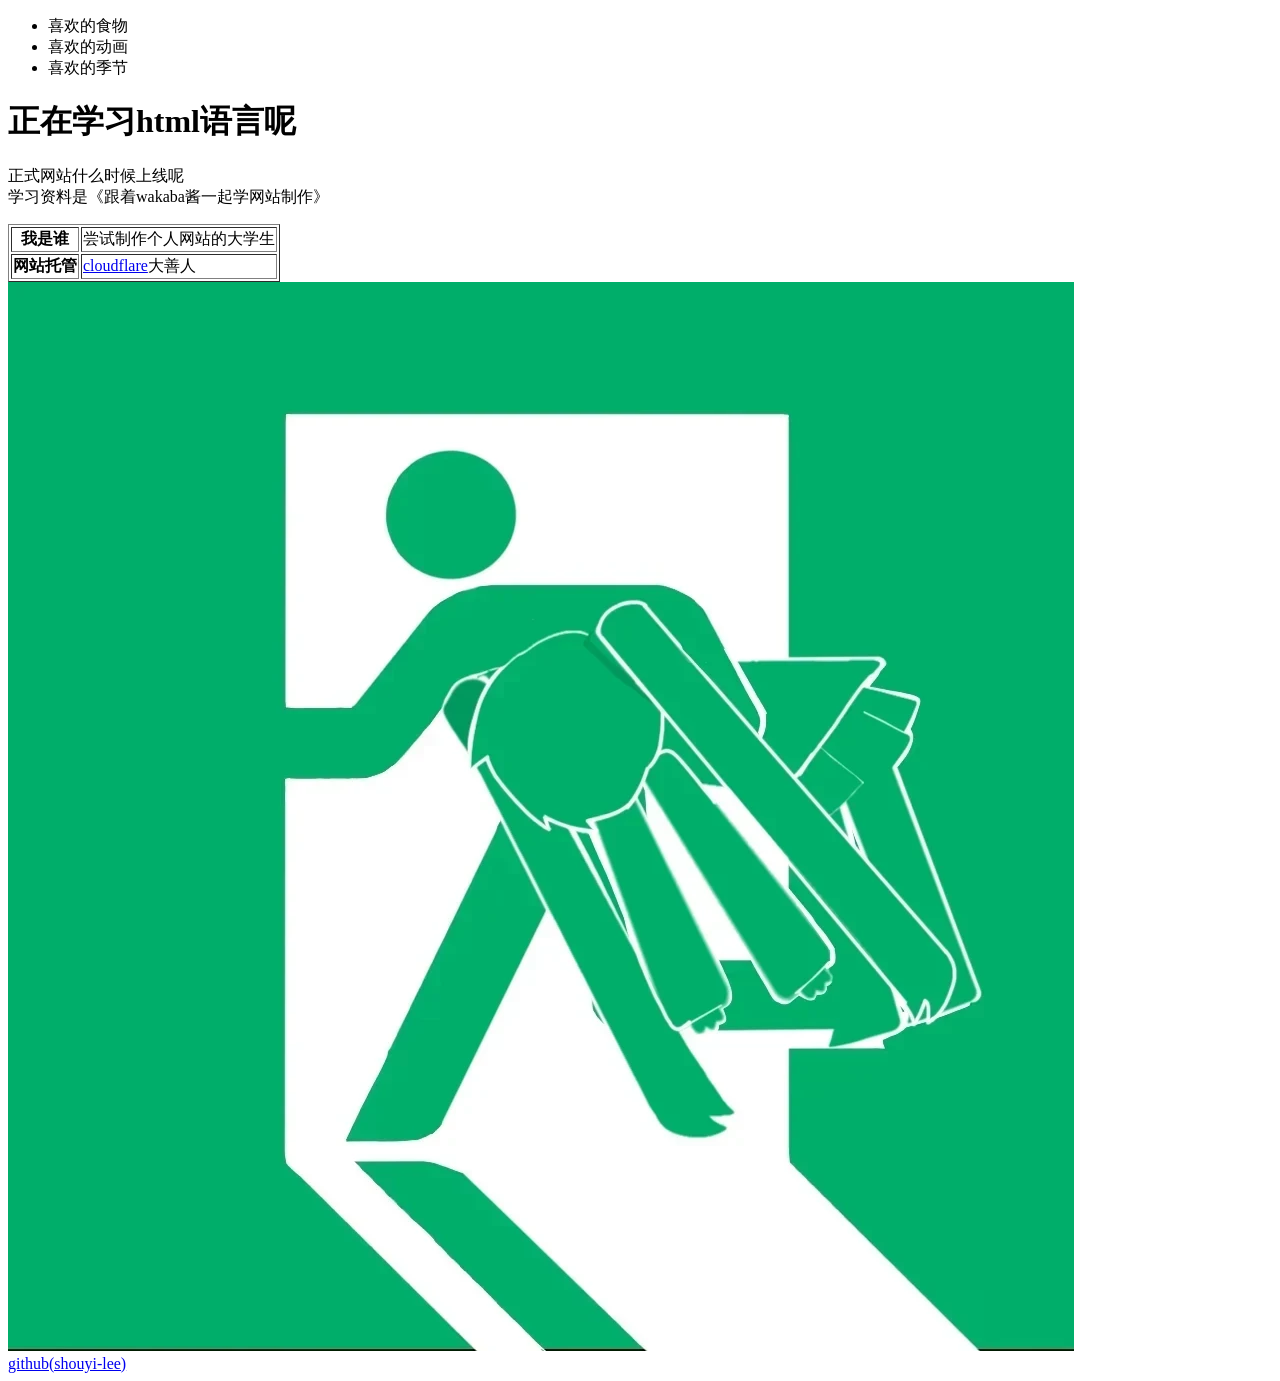
==== commit 7feb4aa6: "试作网站" ====
--- a/webServer/index.html
+++ b/webServer/index.html
@@ -1,475 +1,40 @@
 <!DOCTYPE html>
-<html lang="zh-CN">
-<head>
-    <meta charset="UTF-8">
-    <meta name="viewport" content="width=device-width, initial-scale=1.0">
-    <title>星港档案｜科幻太空风个人网站</title>
-    <meta name="description" content="基于 tiny-server 静态资源能力打造的科幻太空风个人网站前端，带有浪漫深空氛围、作品展示、技能星系与联络信标。">
-    <link rel="preconnect" href="https://images.unsplash.com" crossorigin>
-    <link rel="stylesheet" href="./styles.css">
-</head>
-<body>
-    <header class="site-header">
-        <div class="container header-inner">
-            <a class="brand" href="#top" aria-label="返回首页顶部">
-                <span class="brand-mark">✦</span>
-                <span class="brand-text">Star Harbor / Portfolio</span>
-            </a>
-
-            <nav class="nav" aria-label="主导航">
-                <a href="#about" data-nav-target="about">关于</a>
-                <a href="#skills" data-nav-target="skills">技能</a>
-                <a href="#missions" data-nav-target="missions">任务</a>
-                <a href="#gallery" data-nav-target="gallery">图集</a>
-                <a href="#contact" data-nav-target="contact">联络</a>
+<html lang="zh-cn">
+    <head>
+        <meta charset="utf-8">
+        <title>试做个人网站</title>
+    </head>
+    <body>
+        <header>
+            <nav>
+                <ul>
+                    <li>喜欢的食物</li>
+                    <li>喜欢的动画</li>
+                    <li>喜欢的季节</li>
+                </ul>
             </nav>
-
-            <button id="themeToggle" class="theme-toggle" type="button" aria-label="切换网站主题">
-                <span class="theme-toggle-orb" aria-hidden="true"></span>
-                <span id="themeToggleText">切换为晨曦模式</span>
-            </button>
-        </div>
-    </header>
-
-    <main id="top">
-        <section class="hero">
-            <div class="container hero-grid">
-                <div class="hero-copy">
-                    <p class="eyebrow">PERSONAL COSMIC LANDING PAGE</p>
-                    <h1>
-                        在深空里书写
-                        <span class="text-gradient">代码、灵感与浪漫。</span>
-                    </h1>
-                    <p class="lead">
-                        你好，这里是 <strong>[你的名字]</strong> 的个人星港占位版主页。
-                        它基于 tiny-server 的纯静态能力构建，不依赖框架与构建工具，
-                        但依然保留了科幻叙事、太空浪漫与作品展示该有的温度与锋芒。
-                    </p>
-
-                    <div class="hero-actions">
-                        <a class="button button-primary" href="#missions">查看任务档案</a>
-                        <a class="button button-secondary" href="#contact">发出合作信号</a>
-                    </div>
-
-                    <ul class="hero-meta" aria-label="个人站点核心信息">
-                        <li>
-                            <span class="meta-label">身份占位</span>
-                            <strong class="meta-value">Creative Developer</strong>
-                        </li>
-                        <li>
-                            <span class="meta-label">偏好领域</span>
-                            <strong class="meta-value">Web / System / Visual</strong>
-                        </li>
-                        <li>
-                            <span class="meta-label">当前状态</span>
-                            <strong class="meta-value">开放协作中</strong>
-                        </li>
-                    </ul>
-
-                    <div class="compatibility-strip" aria-label="与后端能力的兼容信息">
-                        <span>GET Friendly</span>
-                        <span>Static Ready</span>
-                        <span>Root → /index.html</span>
-                    </div>
-                </div>
-
-                <div class="hero-panel">
-                    <article class="control-panel">
-                        <div class="panel-top">
-                            <span id="statusPill" class="status-pill">SYNCING</span>
-                            <p class="panel-tag">ORBIT CONTROL</p>
-                        </div>
-
-                        <h2>深空控制台</h2>
-                        <p id="statusText" class="panel-text" aria-live="polite">
-                            正在校准当前站点坐标与本地信号。
-                        </p>
-
-                        <div class="metric-grid">
-                            <div class="metric">
-                                <span>站点坐标</span>
-                                <strong id="serverOrigin">--</strong>
-                            </div>
-                            <div class="metric">
-                                <span>当前航线</span>
-                                <strong id="visitorPath">--</strong>
-                            </div>
-                            <div class="metric">
-                                <span>星幕模式</span>
-                                <strong id="themeLabel">DEEP SPACE</strong>
-                            </div>
-                            <div class="metric">
-                                <span>本地时间</span>
-                                <strong id="clock">--:--:--</strong>
-                            </div>
-                        </div>
-
-                        <div class="panel-actions">
-                            <button id="statusButton" class="button button-primary" type="button">刷新星图</button>
-                            <button id="pulseButton" class="button button-secondary" type="button">发送脉冲</button>
-                        </div>
-
-                        <p id="noticeText" class="notice-text" aria-live="polite">
-                            欢迎来到个人星港，所有模块均可直接在静态环境中访问。
-                        </p>
-                    </article>
-
-                    <div class="orbital-scene" aria-hidden="true">
-                        <span class="orbit orbit-one"></span>
-                        <span class="orbit orbit-two"></span>
-                        <span class="planet planet-large"></span>
-                        <span class="planet planet-small"></span>
-                        <span class="star star-one"></span>
-                        <span class="star star-two"></span>
-                        <span class="star star-three"></span>
-                        <span class="star star-four"></span>
-                        <span class="star star-five"></span>
-                    </div>
-                </div>
-            </div>
-        </section>
-
-        <section id="about" class="section">
-            <div class="container">
-                <div class="section-heading">
-                    <p class="section-kicker">ABOUT / 舱段记录</p>
-                    <h2>这是一座为未来身份预留的个人星站。</h2>
-                    <p>
-                        当前文案采用通用占位内容，你后续可以直接替换姓名、经历、项目与联系方式。
-                        我保留了更像真实个人主页的叙事结构，而不是普通演示页，让它在 tiny-server 的纯静态环境下也能拥有完整气质。
-                    </p>
-                </div>
-
-                <div class="identity-grid">
-                    <article class="info-card glass-card">
-                        <p class="card-label">IDENTITY</p>
-                        <h3>占位开发者 / Creative Technologist</h3>
-                        <p>
-                            擅长把工程实现、视觉表达与交互叙事编织在一起，
-                            让页面既能稳定运行，也能拥有鲜明情绪。
-                        </p>
-                    </article>
-
-                    <article class="info-card glass-card">
-                        <p class="card-label">SIGNAL</p>
-                        <h3>偏爱具有空间感的界面体验</h3>
-                        <p>
-                            喜欢深色背景、柔和霓虹、层叠光晕、信息面板与带有世界观的文案，
-                            让网页像一个可进入的宇宙空间。
-                        </p>
-                    </article>
-
-                    <article class="info-card glass-card">
-                        <p class="card-label">ORBIT</p>
-                        <h3>关注 Web、系统与可视化交汇处</h3>
-                        <p>
-                            从前端界面到底层服务，从静态页面到交互体验，
-                            更偏好结构清晰、部署轻量、细节克制但有质感的作品。
-                        </p>
-                    </article>
-
-                    <article class="info-card glass-card">
-                        <p class="card-label">MISSION</p>
-                        <h3>寻找值得长期投入的创作轨道</h3>
-                        <p>
-                            你可以把这里替换为求职方向、研究主题、合作意向，
-                            或者一句真正代表你个人气质的自我介绍。
-                        </p>
-                    </article>
-                </div>
-            </div>
-        </section>
-
-        <section id="skills" class="section section-alt">
-            <div class="container">
-                <div class="section-heading">
-                    <p class="section-kicker">SKILL ORBIT / 技能星系</p>
-                    <h2>把能力拆成轨道，把经验沉淀成恒星。</h2>
-                    <p>
-                        这里以“星系”结构展示能力组合：核心是解决问题与构建体验的能力，
-                        外层轨道则是具体技术栈、系统视角与审美表达。
-                    </p>
-                </div>
-
-                <div class="skills-layout">
-                    <div class="skills-core">
-                        <div class="core-star">
-                            <span class="core-ring core-ring-one"></span>
-                            <span class="core-ring core-ring-two"></span>
-                            <div class="core-content">
-                                <p>CORE</p>
-                                <strong>Full-Spectrum Builder</strong>
-                                <span>静态部署友好 · 体验优先 · 结构清晰</span>
-                            </div>
-                        </div>
-                    </div>
-
-                    <div class="skill-clusters">
-                        <article class="skill-card glass-card">
-                            <p class="card-label">FRONTEND ORBIT</p>
-                            <h3>界面与交互</h3>
-                            <p>关注排版、响应式布局、状态反馈、动效节奏与信息层级，追求“可读、可用、可记住”的页面体验。</p>
-                            <ul class="skill-tags">
-                                <li>HTML5</li>
-                                <li>CSS3</li>
-                                <li>JavaScript</li>
-                                <li>Responsive</li>
-                                <li>Accessibility</li>
-                            </ul>
-                        </article>
-
-                        <article class="skill-card glass-card">
-                            <p class="card-label">BACKEND SIGNAL</p>
-                            <h3>服务与数据</h3>
-                            <p>理解轻量后端与接口边界，能够在有限服务能力下设计稳定、优雅、对用户友好的前端落地方案。</p>
-                            <ul class="skill-tags">
-                                <li>C</li>
-                                <li>Python</li>
-                                <li>Node.js</li>
-                                <li>REST 思维</li>
-                                <li>CGI Friendly</li>
-                            </ul>
-                        </article>
-
-                        <article class="skill-card glass-card">
-                            <p class="card-label">SYSTEM VIEW</p>
-                            <h3>系统与工程</h3>
-                            <p>注重部署成本、资源体积、兼容性和可维护性，让页面在简单环境里也能保持质感与秩序。</p>
-                            <ul class="skill-tags">
-                                <li>Linux</li>
-                                <li>Git</li>
-                                <li>Shell</li>
-                                <li>Docker</li>
-                                <li>Performance</li>
-                            </ul>
-                        </article>
-
-                        <article class="skill-card glass-card">
-                            <p class="card-label">AESTHETIC LAYER</p>
-                            <h3>叙事与视觉</h3>
-                            <p>擅长把抽象主题转化成统一视觉语言，用文案、节奏、层次和光影共同构成“有情绪”的网页。</p>
-                            <ul class="skill-tags">
-                                <li>UI Narrative</li>
-                                <li>Motion</li>
-                                <li>Visual System</li>
-                                <li>Copywriting</li>
-                                <li>Brand Tone</li>
-                            </ul>
-                        </article>
-                    </div>
-                </div>
-            </div>
-        </section>
-
-        <section id="missions" class="section">
-            <div class="container">
-                <div class="section-heading">
-                    <p class="section-kicker">SELECTED MISSIONS / 任务档案</p>
-                    <h2>这里预留给作品集、实验项目与长期航行计划。</h2>
-                    <p>
-                        你之后只需要替换标题、简介、标签与跳转链接，
-                        就能把这里变成自己的项目展示区。
-                    </p>
-                </div>
-
-                <div class="project-grid">
-                    <article class="project-card glass-card">
-                        <div class="project-head">
-                            <span class="project-code">MISSION 01</span>
-                            <span class="project-status">Prototype</span>
-                        </div>
-                        <h3>星港档案馆</h3>
-                        <p>
-                            一个用于展示个人经历、文章、项目与兴趣坐标的静态内容中枢。
-                            适合替换成你的主页、博客导航页或综合信息站。
-                        </p>
-                        <ul class="tag-list">
-                            <li>Portfolio</li>
-                            <li>Static Site</li>
-                            <li>Storytelling</li>
-                        </ul>
-                        <div class="project-links">
-                            <a class="text-link" href="#contact">预留项目链接</a>
-                            <a class="text-link" href="#about">查看角色设定</a>
-                        </div>
-                    </article>
-
-                    <article class="project-card glass-card">
-                        <div class="project-head">
-                            <span class="project-code">MISSION 02</span>
-                            <span class="project-status">Online</span>
-                        </div>
-                        <h3>轨道观测面板</h3>
-                        <p>
-                            面向数据、状态或日志类内容的可视化面板设想。
-                            可以替换成监控页面、实验记录页，或者任何需要“控制台美学”的项目。
-                        </p>
-                        <ul class="tag-list">
-                            <li>Dashboard</li>
-                            <li>Monitoring</li>
-                            <li>Data View</li>
-                        </ul>
-                        <div class="project-links">
-                            <a class="text-link" href="#top">查看控制台</a>
-                            <a class="text-link" href="#skills">替换技术栈</a>
-                        </div>
-                    </article>
-
-                    <article class="project-card glass-card">
-                        <div class="project-head">
-                            <span class="project-code">MISSION 03</span>
-                            <span class="project-status">Concept</span>
-                        </div>
-                        <h3>星云叙事实验室</h3>
-                        <p>
-                            将长文、图像、交互和个人观点融合在同一空间中的实验型页面。
-                            适合替换成专题策展、研究记录或个人创作计划。
-                        </p>
-                        <ul class="tag-list">
-                            <li>Editorial</li>
-                            <li>Visual Essay</li>
-                            <li>Experiment</li>
-                        </ul>
-                        <div class="project-links">
-                            <a class="text-link" href="#gallery">查看视觉素材</a>
-                            <a class="text-link" href="#contact">留下合作入口</a>
-                        </div>
-                    </article>
-                </div>
-            </div>
-        </section>
-
-        <section id="gallery" class="section section-gallery">
-            <div class="container">
-                <div class="section-heading">
-                    <p class="section-kicker">COSMIC GALLERY / 深空图集</p>
-                    <h2>借几张来自宇宙的照片，让页面多一点恒星与星云的温度。</h2>
-                    <p>
-                        图片使用外部来源，适合强化“太空浪漫”氛围。你后续也可以把它们替换成自己喜欢的天体图、摄影作品，
-                        或者项目截图。
-                    </p>
-                </div>
-
-                <div class="gallery-grid">
-                    <figure class="gallery-card glass-card featured">
-                        <img
-                            src="https://images.unsplash.com/photo-1462331940025-496dfbfc7564?auto=format&fit=crop&w=1400&q=80"
-                            alt="蓝紫色星云与深空星点"
-                            loading="lazy">
-                        <figcaption>
-                            <strong>星云 / Nebula</strong>
-                            <span>图片来源：Unsplash</span>
-                        </figcaption>
-                    </figure>
-
-                    <figure class="gallery-card glass-card">
-                        <img
-                            src="https://images.unsplash.com/photo-1614728263952-84ea256f9679?auto=format&fit=crop&w=900&q=80"
-                            alt="宇宙中的行星与环形光晕"
-                            loading="lazy">
-                        <figcaption>
-                            <strong>行星 / Planet</strong>
-                            <span>图片来源：Unsplash</span>
-                        </figcaption>
-                    </figure>
-
-                    <figure class="gallery-card glass-card">
-                        <img
-                            src="https://images.unsplash.com/photo-1419242902214-272b3f66ee7a?auto=format&fit=crop&w=900&q=80"
-                            alt="深邃星空与恒星光点"
-                            loading="lazy">
-                        <figcaption>
-                            <strong>恒星 / Stars</strong>
-                            <span>图片来源：Unsplash</span>
-                        </figcaption>
-                    </figure>
-
-                    <figure class="gallery-card glass-card">
-                        <img
-                            src="https://images.unsplash.com/photo-1451187580459-43490279c0fa?auto=format&fit=crop&w=900&q=80"
-                            alt="地球与宇宙边界的蓝色微光"
-                            loading="lazy">
-                        <figcaption>
-                            <strong>星际边界 / Horizon</strong>
-                            <span>图片来源：Unsplash</span>
-                        </figcaption>
-                    </figure>
-                </div>
-            </div>
-        </section>
-
-        <section id="contact" class="section">
-            <div class="container contact-layout">
-                <div class="contact-copy">
-                    <p class="section-kicker">CONTACT / 联络信标</p>
-                    <h2>如果你愿意，我们可以把下一次合作写进银河。</h2>
-                    <p>
-                        这里保留为通用占位信息区。你后续可以替换为真实邮箱、GitHub、博客、社交媒体或简历链接。
-                        整个页面仍然维持纯静态结构，适配 tiny-server 当前的 GET + 静态资源能力。
-                    </p>
-
-                    <ul class="contact-list">
-                        <li>
-                            <span>邮箱信道</span>
-                            <strong>hello@example.com</strong>
-                        </li>
-                        <li>
-                            <span>代码仓库</span>
-                            <strong>github.com/your-name</strong>
-                        </li>
-                        <li>
-                            <span>内容主页</span>
-                            <strong>your-site.example</strong>
-                        </li>
-                    </ul>
-                </div>
-
-                <aside class="contact-card glass-card">
-                    <p class="card-label">TRANSMISSION READY</p>
-                    <h3>静态部署参数</h3>
-                    <p>
-                        这一版前端特意贴合当前服务端能力：根路径默认落到首页，所有交互仅依赖浏览器原生能力，
-                        因此编译并运行服务端后即可直接浏览。
-                    </p>
-
-                    <ul class="deployment-list">
-                        <li>
-                            <span>入口文件</span>
-                            <strong>/index.html</strong>
-                        </li>
-                        <li>
-                            <span>样式文件</span>
-                            <strong>/styles.css</strong>
-                        </li>
-                        <li>
-                            <span>脚本文件</span>
-                            <strong>/app.js</strong>
-                        </li>
-                        <li>
-                            <span>请求方式</span>
-                            <strong>GET</strong>
-                        </li>
-                    </ul>
-
-                    <a class="button button-primary button-wide" href="#top">返回轨道起点</a>
-                </aside>
-            </div>
-        </section>
-    </main>
-
-    <footer class="site-footer">
-        <div class="container footer-inner">
-            <p>© <span id="year"></span> Star Harbor / [你的名字] 占位主页</p>
-            <p>由 tiny-server 静态资源目录 <code>csapp/tiny-server/webServer/</code> 提供</p>
-        </div>
-    </footer>
-
-    <noscript>
-        <div class="noscript-banner">
-            你的浏览器已禁用 JavaScript。页面仍可正常浏览静态内容，但主题切换、状态同步与星际脉冲交互将不会启用。
-        </div>
-    </noscript>
-
-    <script src="./app.js" defer></script>
-</body>
-</html>
+        </header>
+        <main>
+            <h1>正在学习html语言呢</h1>
+            <p>正式网站什么时候上线呢<br>
+                学习资料是《跟着wakaba酱一起学网站制作》
+            </p>
+            <table border="1">
+                <tbody>
+                    <tr>
+                        <th>我是谁</th>
+                        <td>尝试制作个人网站的大学生</td>
+                    </tr>
+                    <tr>
+                        <th>网站托管</th>
+                        <td><a href="https://www.cloudflare.com" target="_blank">cloudflare</a>大善人</td>
+                    </tr>
+                </tbody>
+            </table>
+            <img src="miku.png" alt="这里是一只fufu">
+        </main>
+        <footer>
+            <a href="https://github.com/shouyi-lee" target="_blank">github(shouyi-lee)</a>
+        </footer>
+    </body>
+</html>
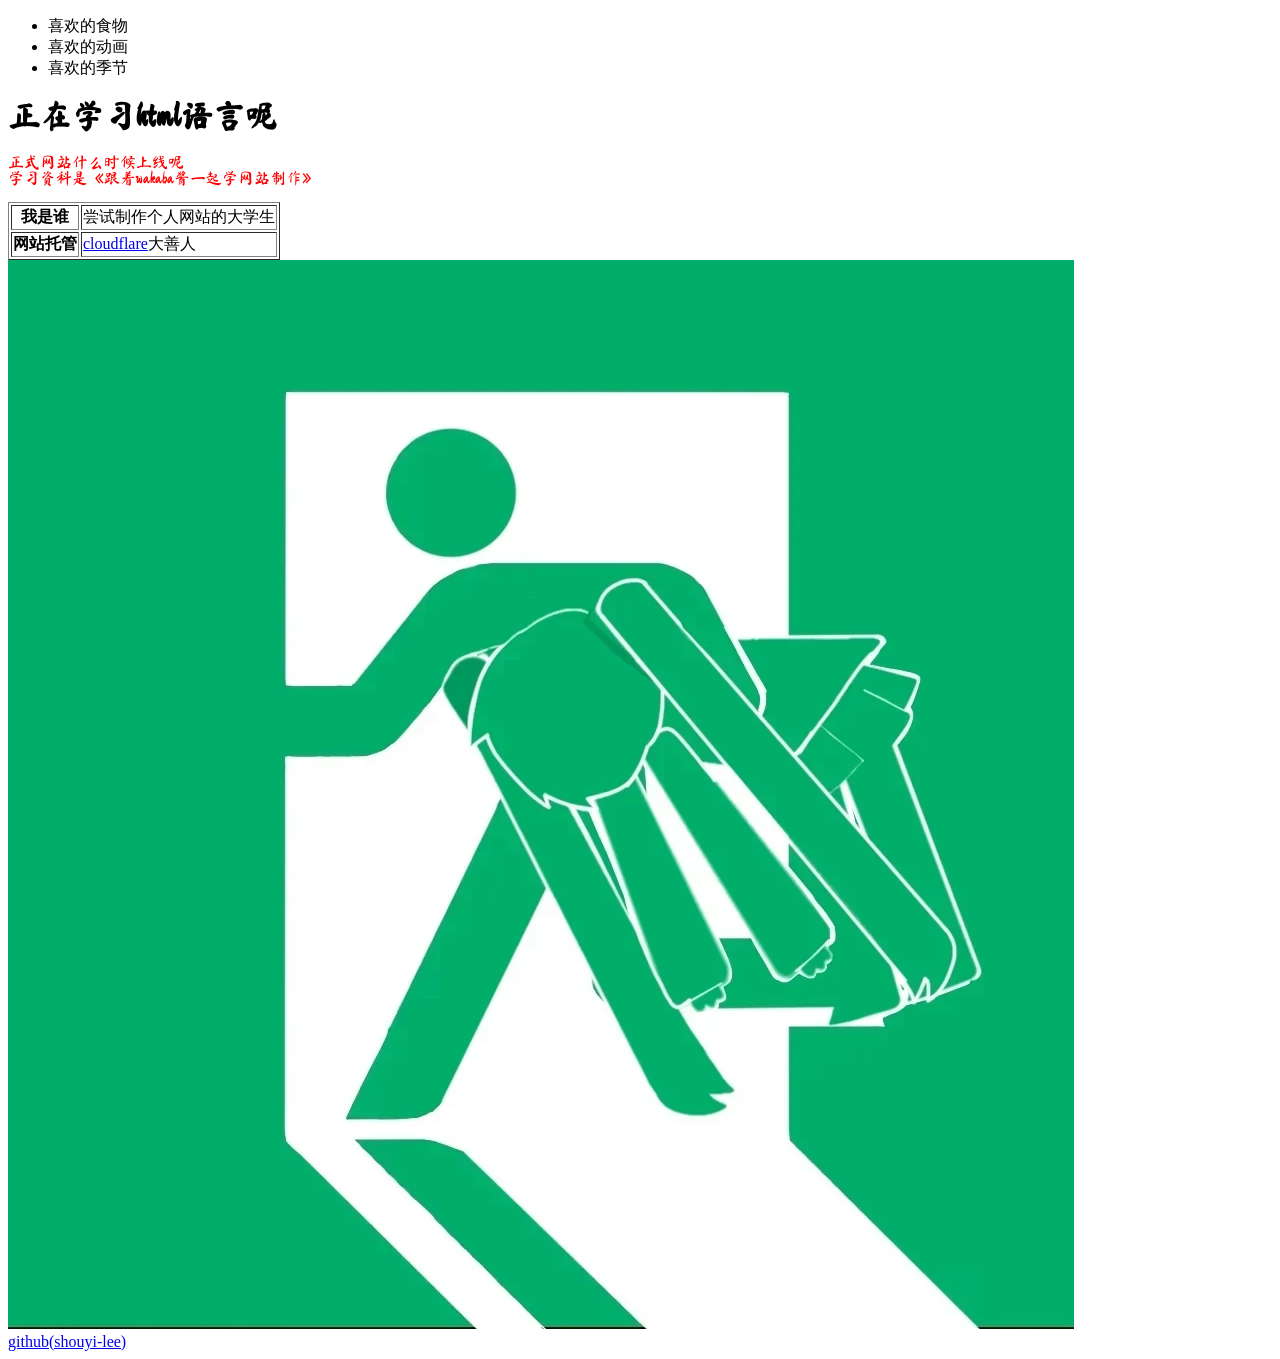
==== commit 000ec2f9: "试作css" ====
--- a/webServer/index.html
+++ b/webServer/index.html
@@ -3,6 +3,10 @@
     <head>
         <meta charset="utf-8">
         <title>试做个人网站</title>
+        <link rel="stylesheet" href="common.css">
+        <link rel="preconnect" href="https://fonts.googleapis.com">
+        <link rel="preconnect" href="https://fonts.gstatic.com" crossorigin>
+        <link href="https://fonts.googleapis.com/css2?family=Ma+Shan+Zheng&display=swap" rel="stylesheet">
     </head>
     <body>
         <header>
@@ -15,8 +19,8 @@
             </nav>
         </header>
         <main>
-            <h1>正在学习html语言呢</h1>
-            <p>正式网站什么时候上线呢<br>
+            <h1 class="ma-shan-zheng-regular"><strong>正在学习html语言呢</strong></h1>
+            <p class="question">正式网站什么时候上线呢<br>
                 学习资料是《跟着wakaba酱一起学网站制作》
             </p>
             <table border="1">
--- a/webServer/common.css
+++ b/webServer/common.css
@@ -0,0 +1,11 @@
+@charset "utf-8";
+.question {
+    font-family: "Ma Shan Zheng", cursive;
+    color: red;
+}
+
+.ma-shan-zheng-regular {
+  font-family: "Ma Shan Zheng", cursive;
+  font-weight: 400;
+  font-style: normal;
+}
